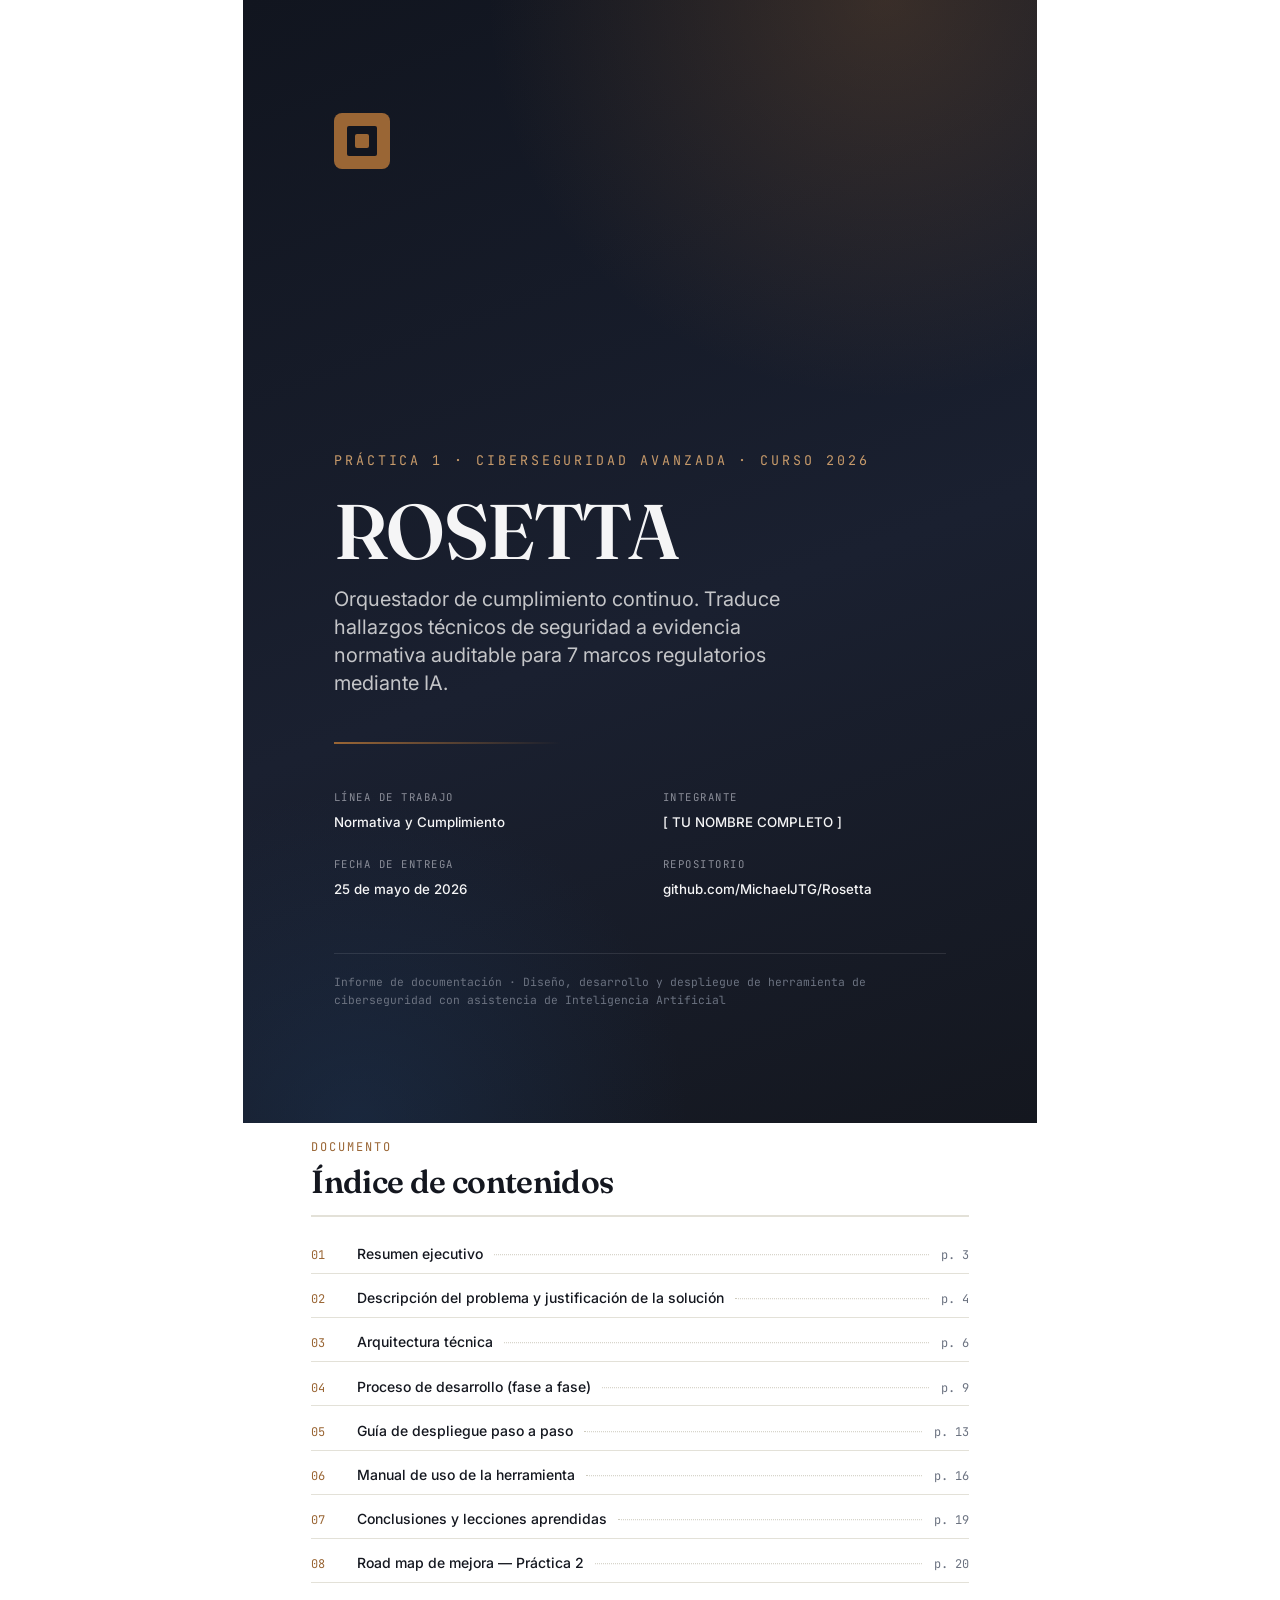
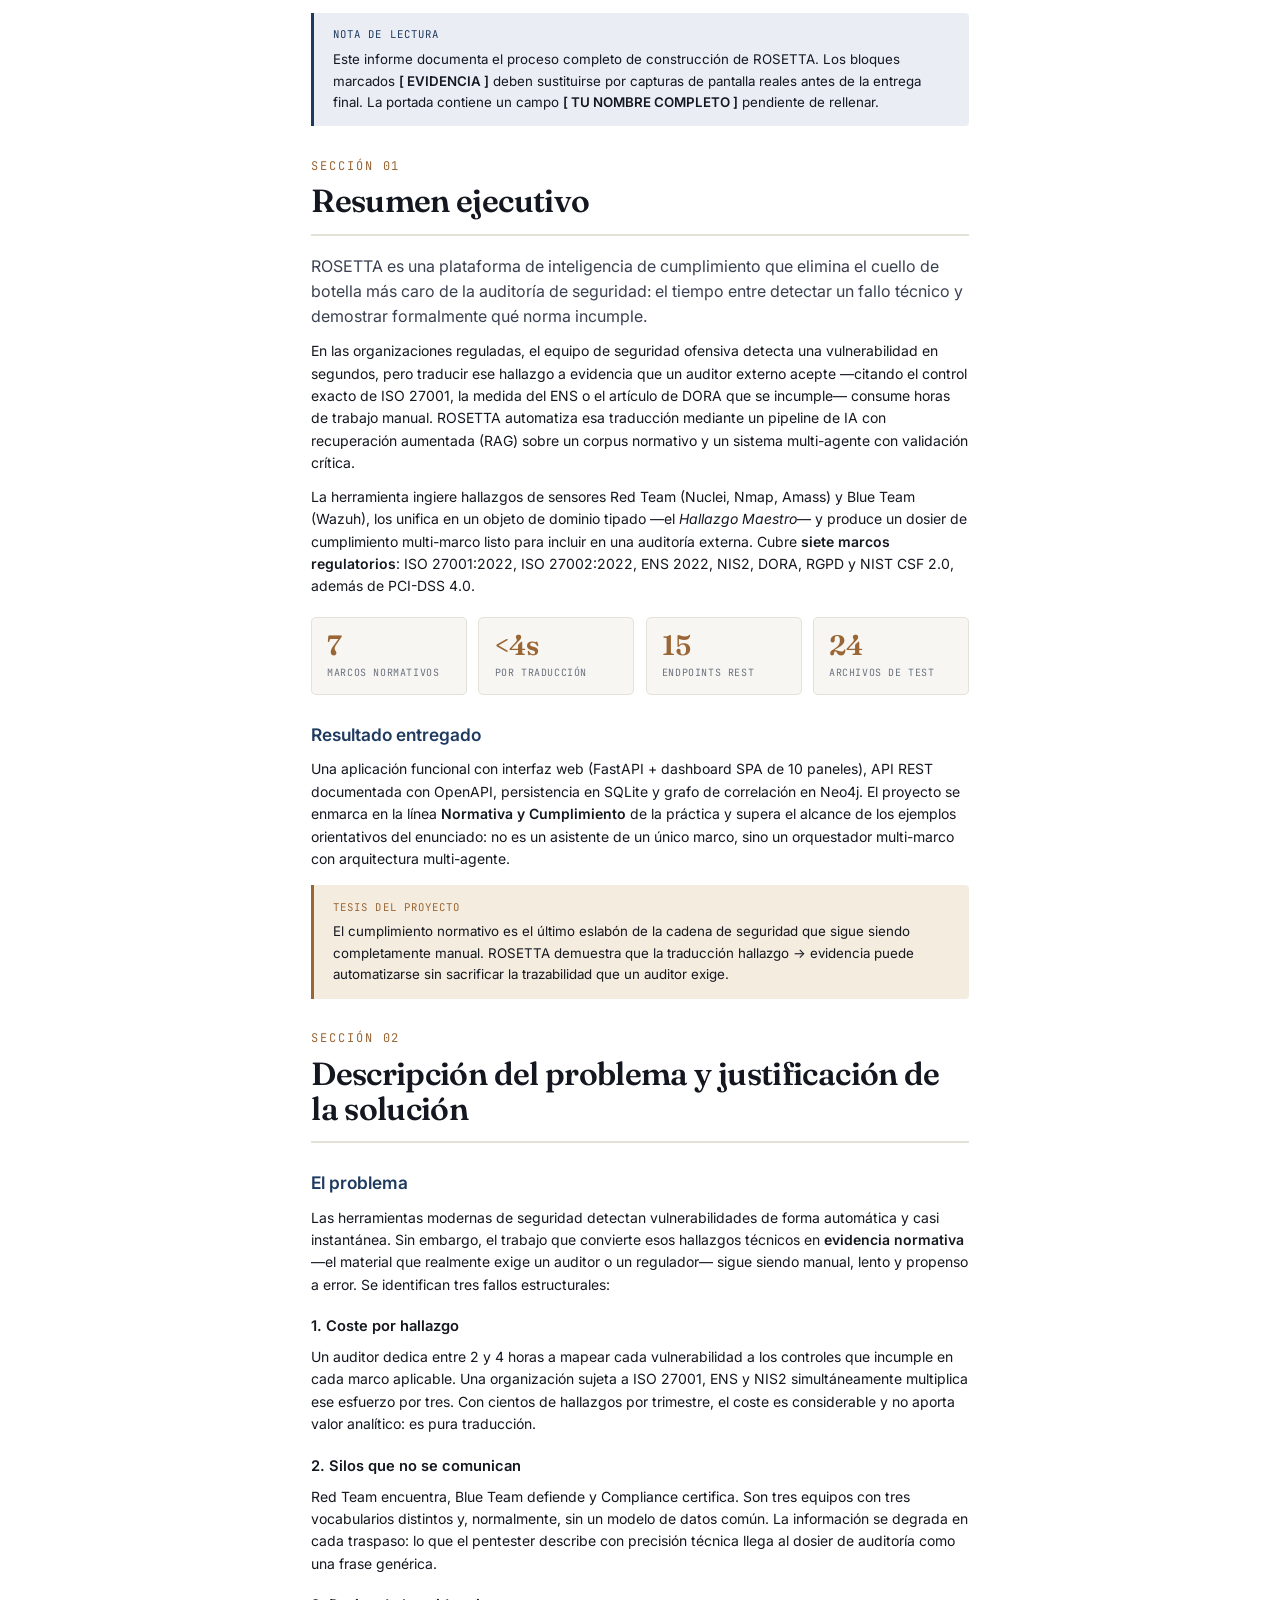
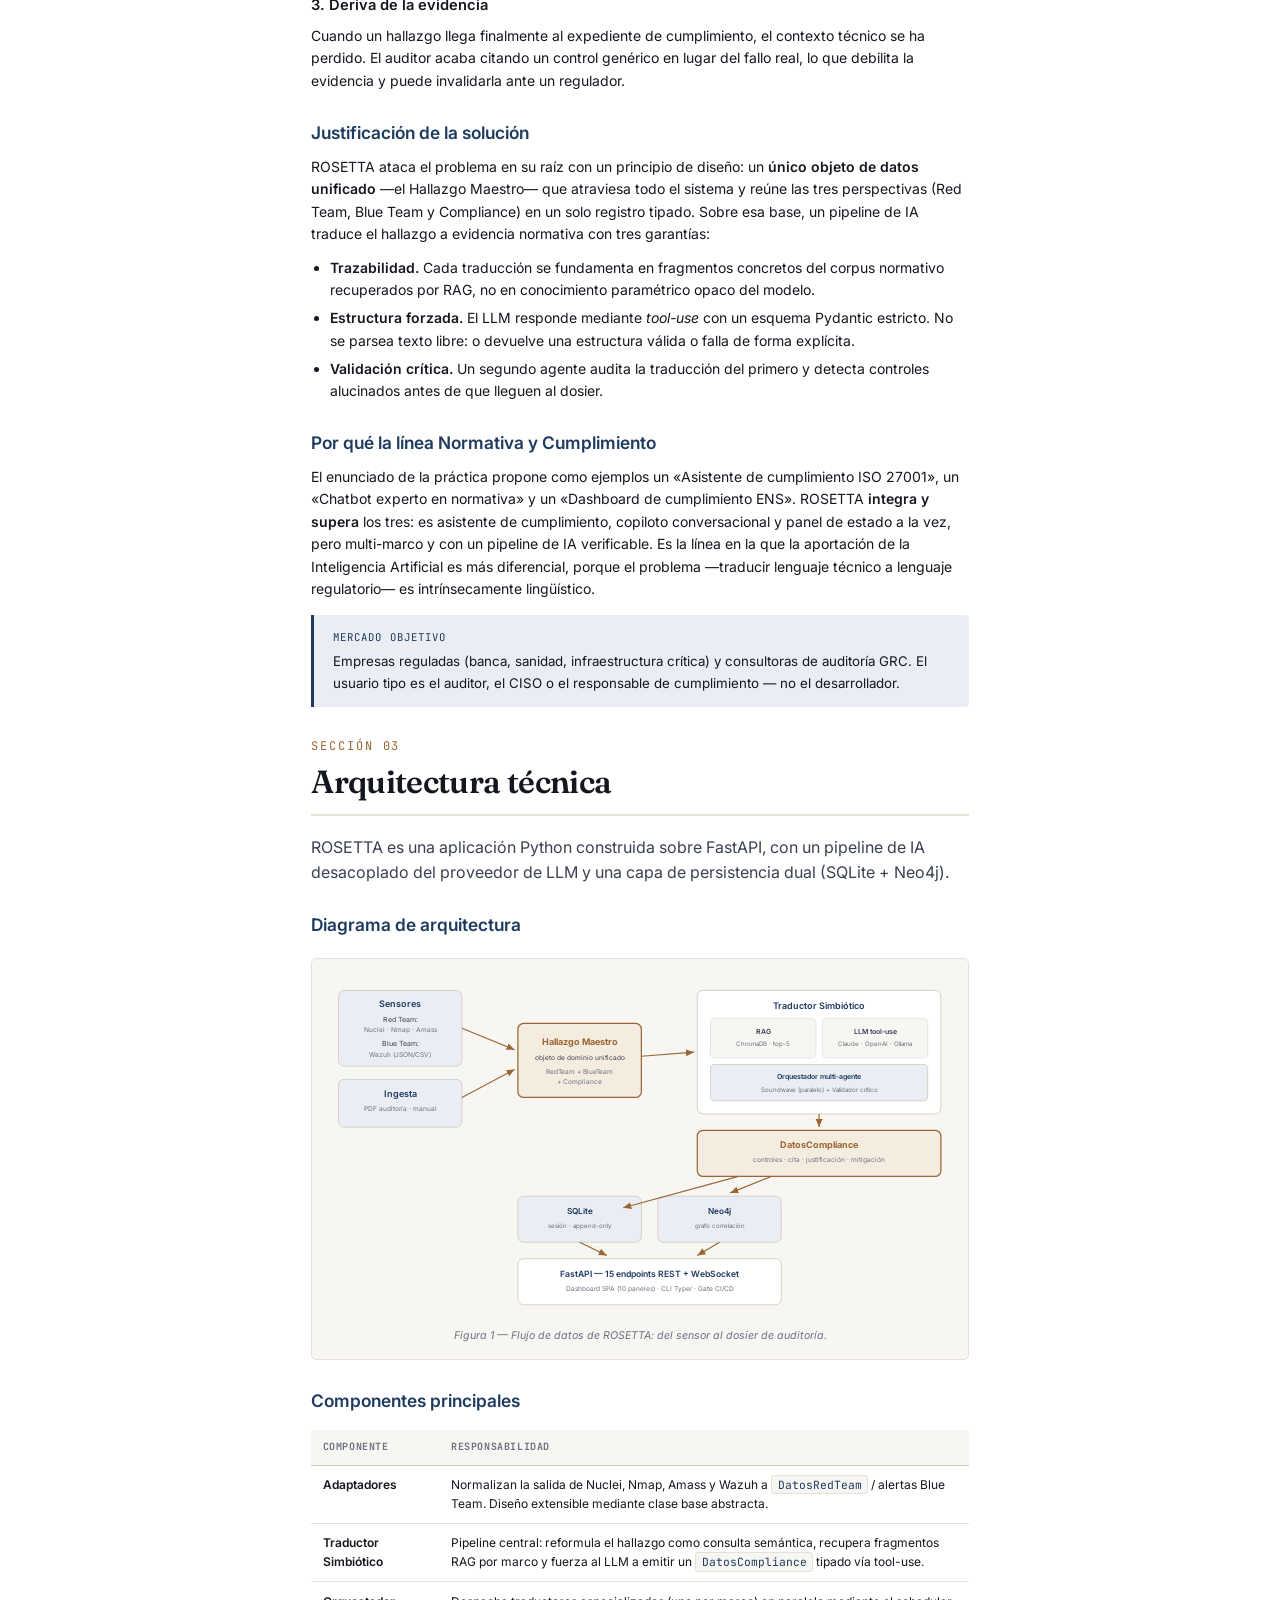
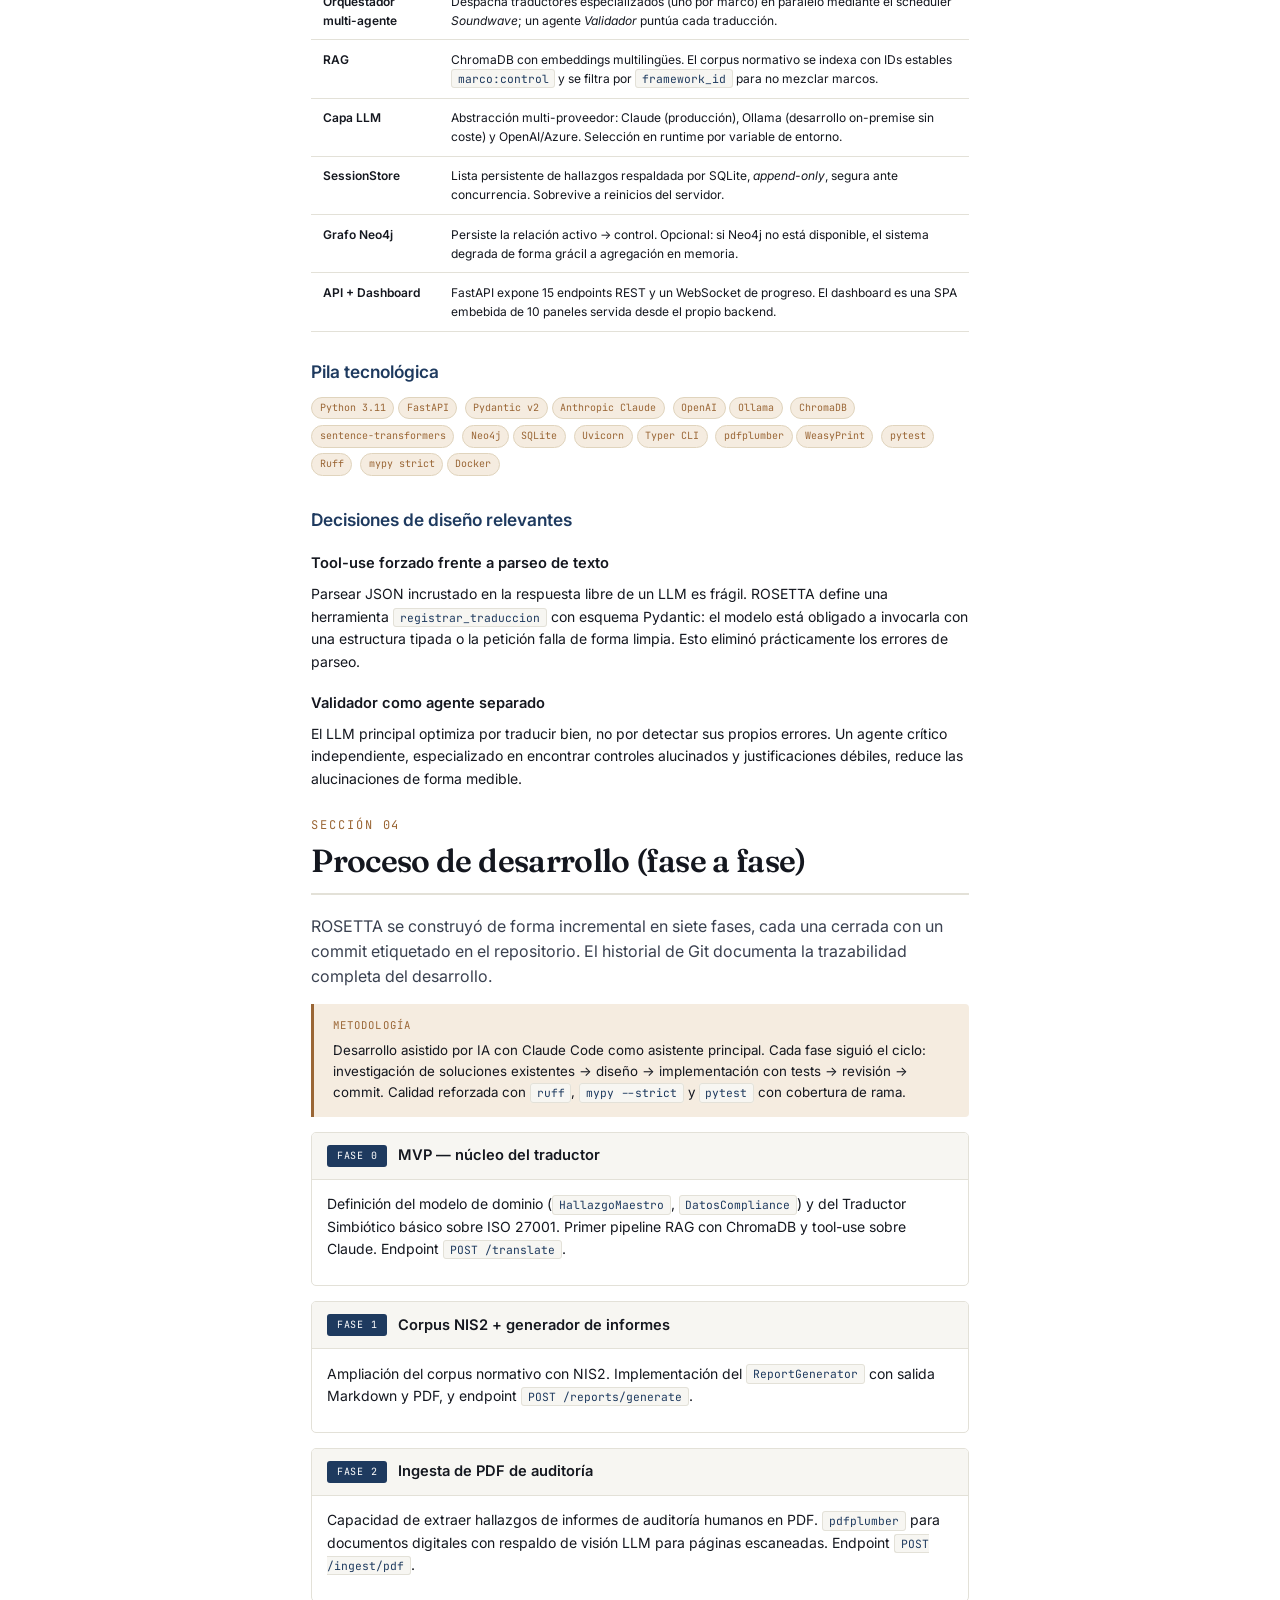
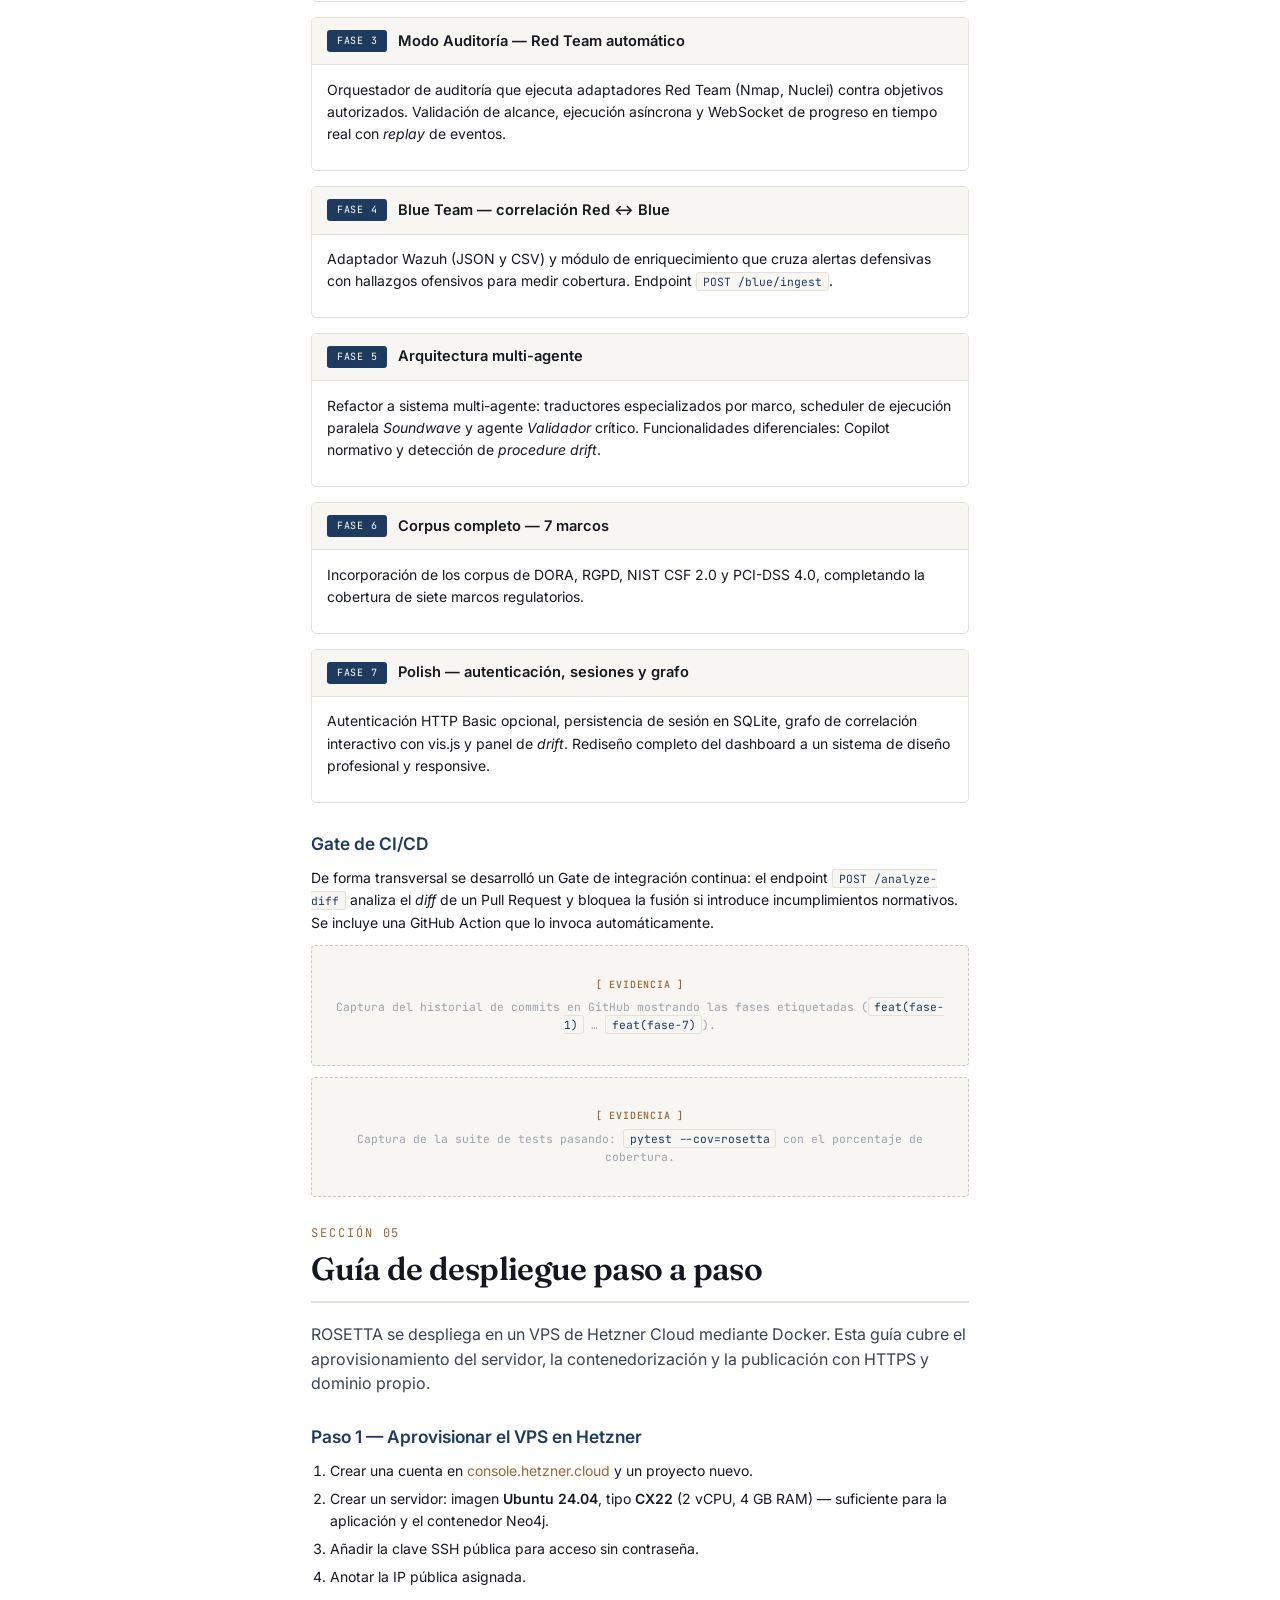
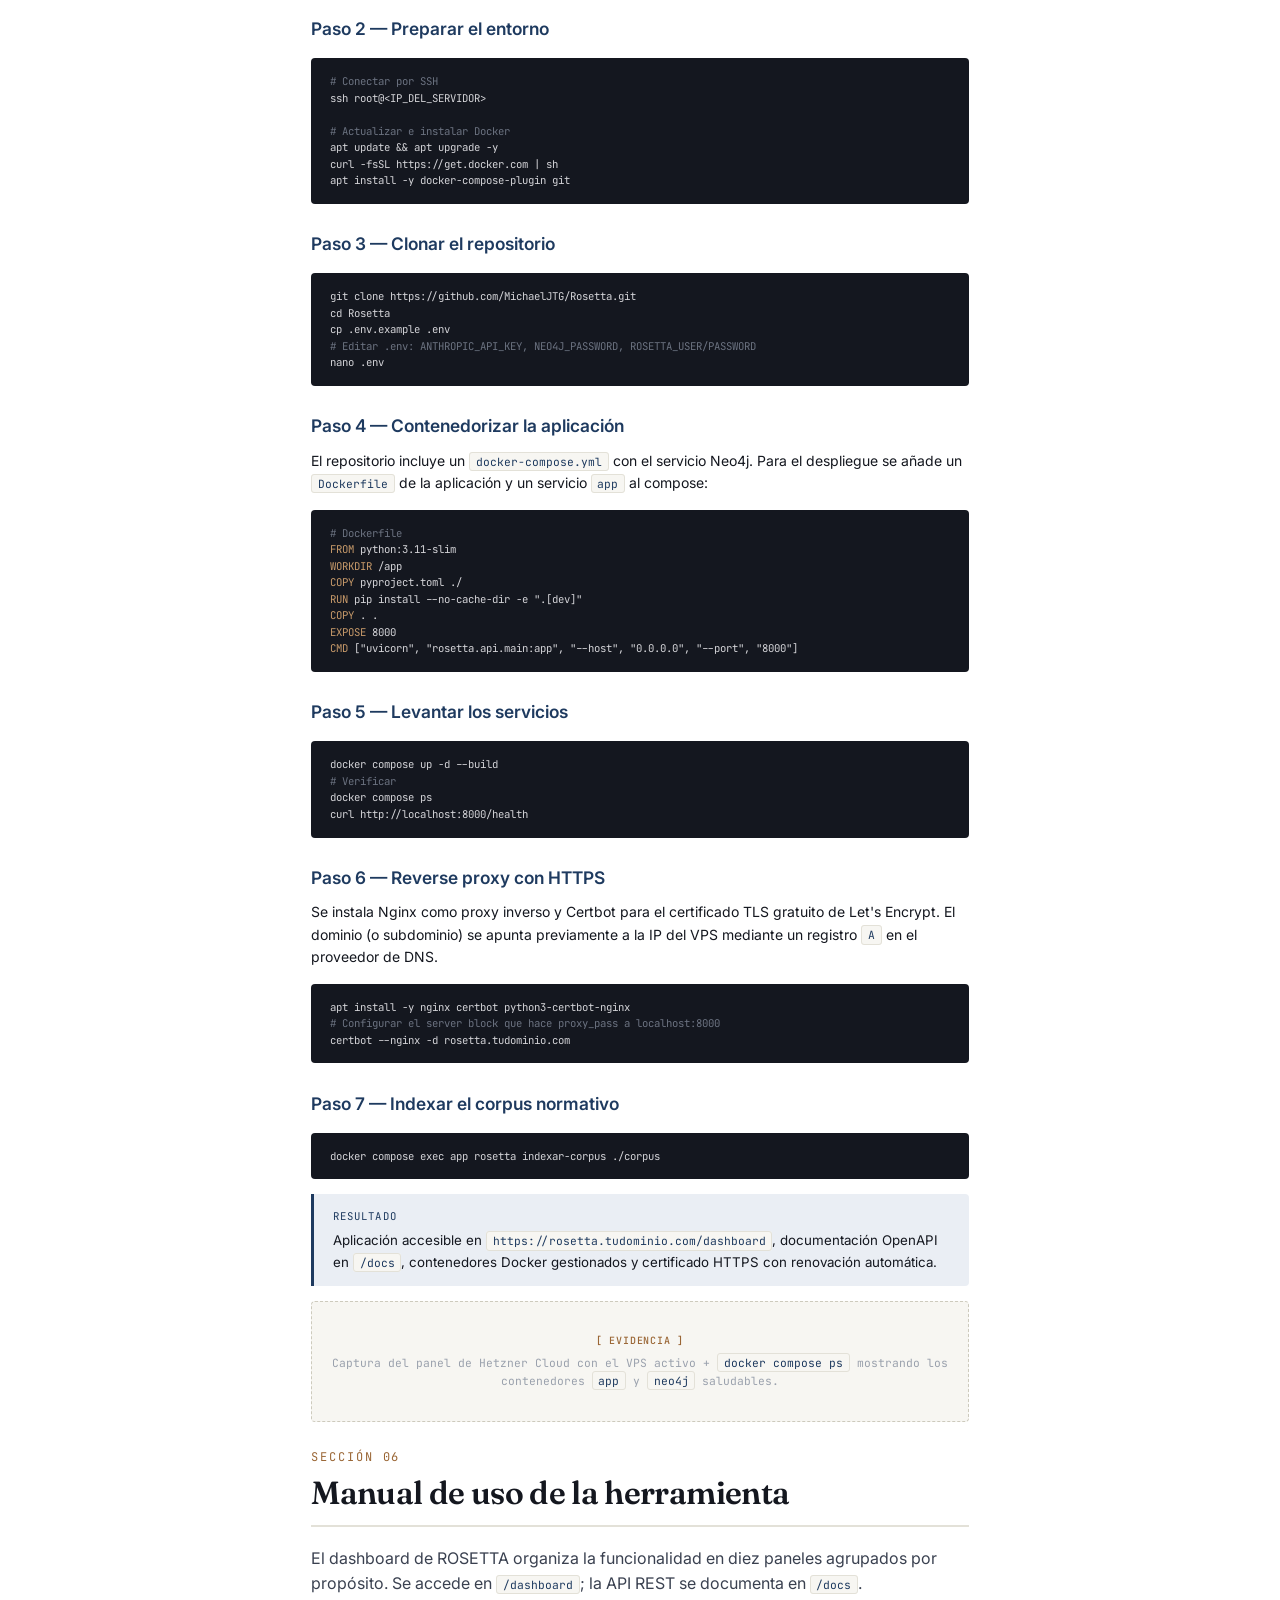
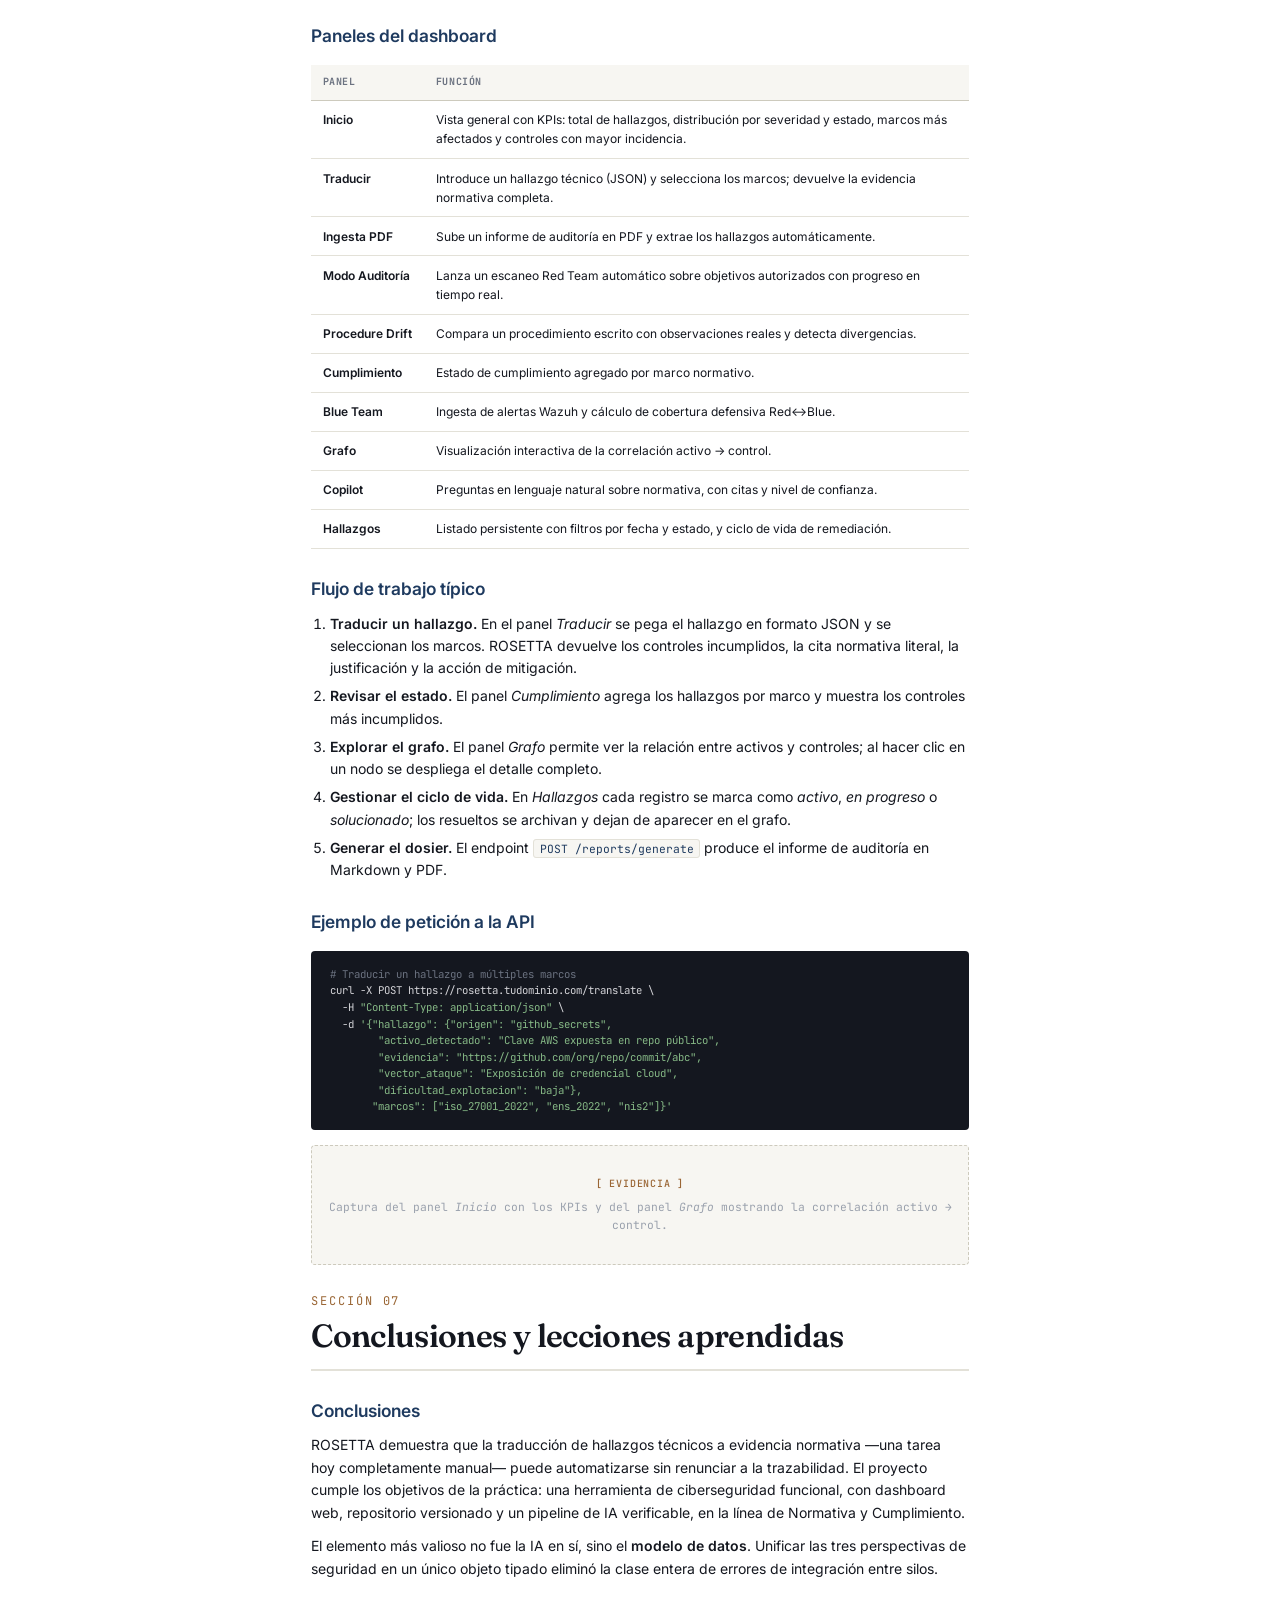
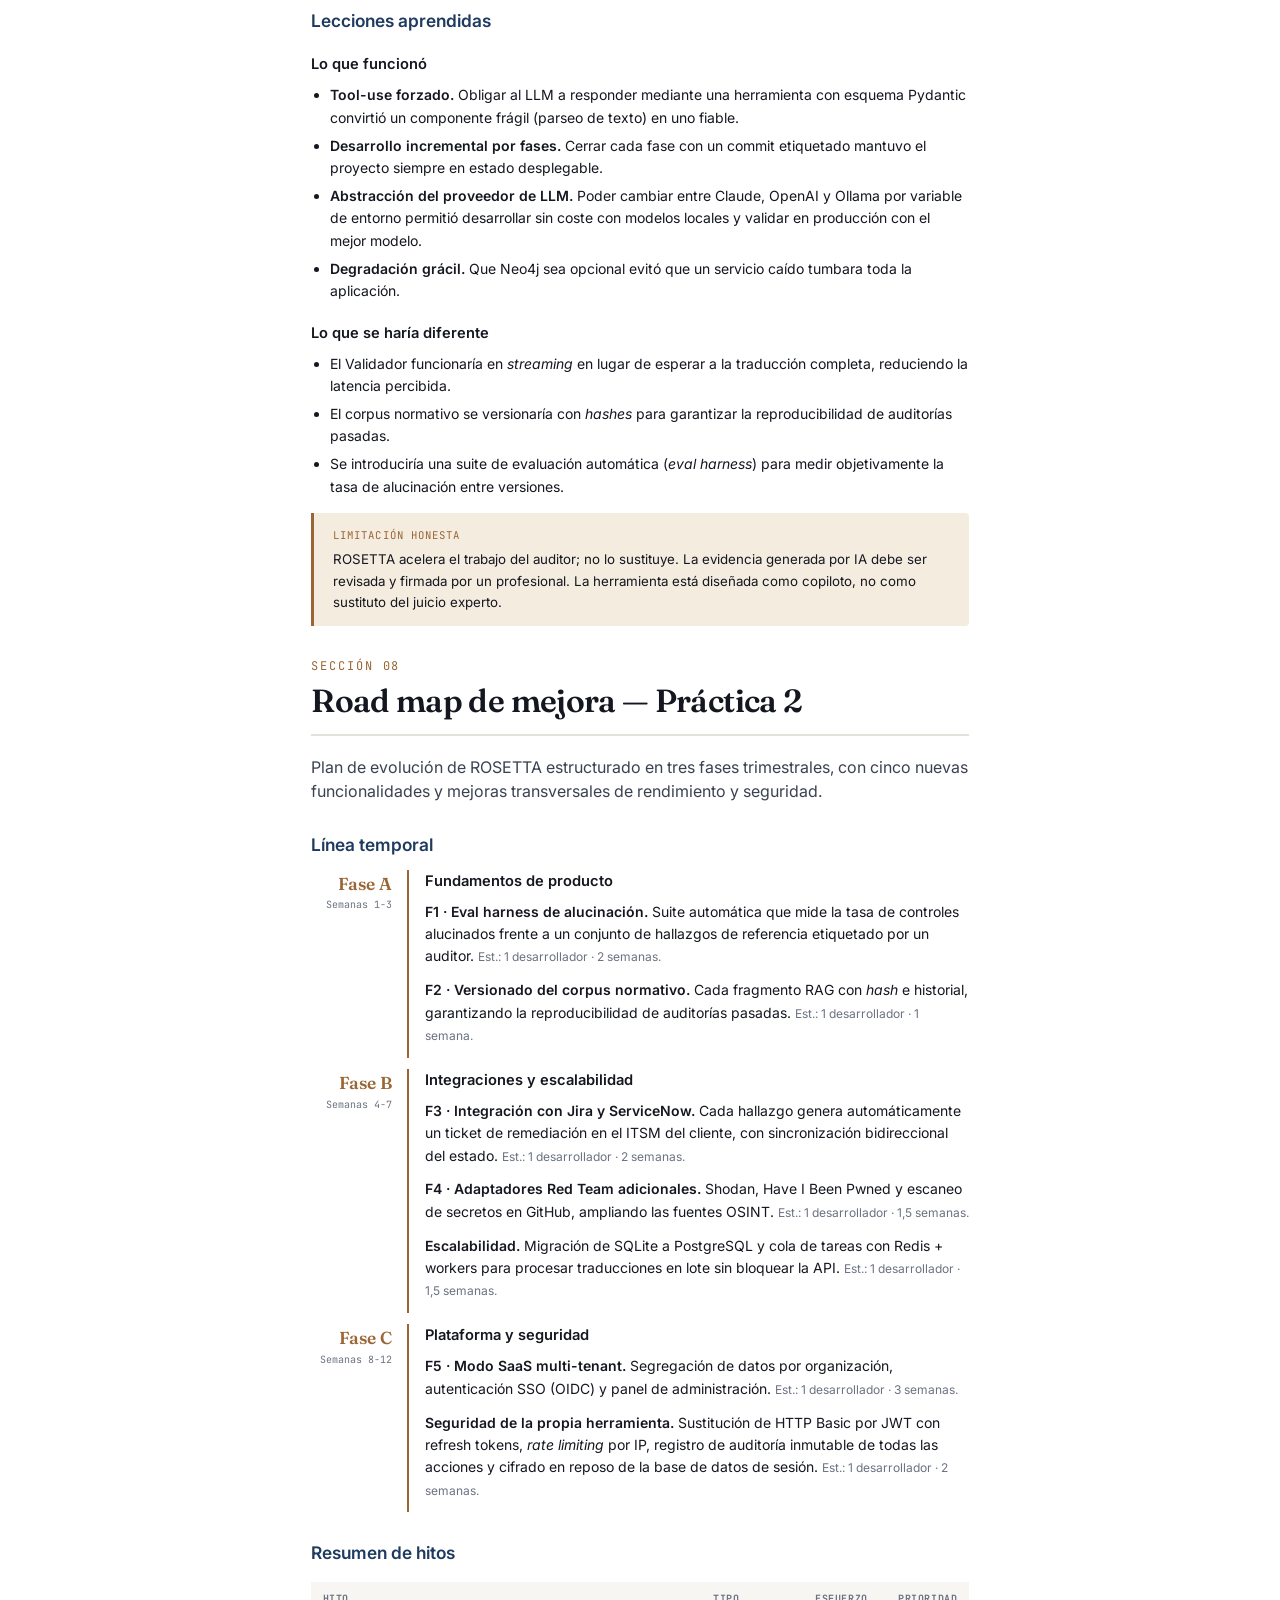
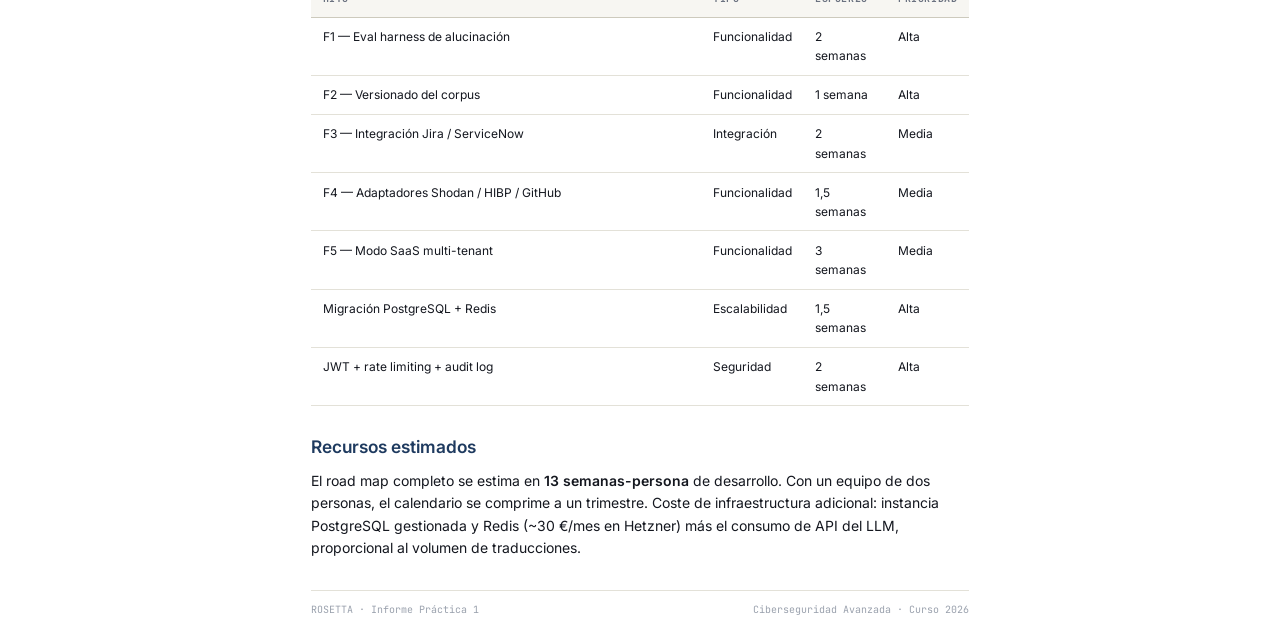
==== docs/informe/informe_rosetta_practica1.html @ 3a1e339b "feat(deploy): contenedorización Docker + informe de Práctica 1 - Dockerfile: imagen FastAPI sobre py" ====
<!DOCTYPE html>
<html lang="es">
<head>
<meta charset="UTF-8">
<meta name="viewport" content="width=device-width, initial-scale=1.0">
<title>ROSETTA — Informe Práctica 1 · Ciberseguridad Avanzada</title>
<link rel="preconnect" href="https://fonts.googleapis.com">
<link rel="preconnect" href="https://fonts.gstatic.com" crossorigin>
<link rel="stylesheet" href="https://fonts.googleapis.com/css2?family=Inter:wght@400;500;600;700&family=Fraunces:opsz,wght@9..144,400;9..144,500;9..144,600&family=JetBrains+Mono:wght@400;500&display=swap">
<style>
  :root {
    --ink: #14171f;
    --ink-2: #3a4150;
    --ink-3: #6b7280;
    --ink-4: #9aa1ad;
    --paper: #ffffff;
    --paper-2: #f7f6f2;
    --line: #e3e1d8;
    --line-2: #cdcabd;
    --navy: #1e3a5f;
    --copper: #9a6635;
    --copper-bg: #f5ece0;
    --crit: #a8312a;
    --alta: #b8702a;
    --ok: #3d7d4a;
    --font-sans: 'Inter', -apple-system, system-ui, sans-serif;
    --font-display: 'Fraunces', Georgia, serif;
    --font-mono: 'JetBrains Mono', Consolas, monospace;
  }

  * { box-sizing: border-box; margin: 0; padding: 0; }

  html { -webkit-print-color-adjust: exact; print-color-adjust: exact; }

  body {
    font-family: var(--font-sans);
    font-size: 10.5pt;
    line-height: 1.6;
    color: var(--ink);
    background: var(--paper);
  }

  @page {
    size: A4;
    margin: 20mm 18mm 20mm 18mm;
  }
  @page :first { margin: 0; }

  /* COVER */
  .cover {
    width: 210mm;
    height: 297mm;
    margin: 0 auto;
    background: linear-gradient(160deg, #11151f 0%, #1a2030 55%, #14171f 100%);
    color: #f5f5f6;
    display: flex;
    flex-direction: column;
    padding: 30mm 24mm;
    position: relative;
    overflow: hidden;
    page-break-after: always;
  }
  .cover::before {
    content: '';
    position: absolute;
    top: -120mm; right: -80mm;
    width: 240mm; height: 240mm;
    background: radial-gradient(circle, rgba(154,102,53,.28), transparent 62%);
  }
  .cover::after {
    content: '';
    position: absolute;
    bottom: -100mm; left: -70mm;
    width: 200mm; height: 200mm;
    background: radial-gradient(circle, rgba(30,58,95,.4), transparent 62%);
  }
  .cover-mark {
    width: 56px; height: 56px;
    background: var(--copper);
    border-radius: 8px;
    position: relative;
    z-index: 2;
  }
  .cover-mark::before {
    content: '';
    position: absolute; inset: 13px;
    background: #11151f; border-radius: 2px;
  }
  .cover-mark::after {
    content: '';
    position: absolute; left: 21px; top: 21px;
    width: 14px; height: 14px;
    background: var(--copper); border-radius: 2px;
  }
  .cover-eyebrow {
    position: relative; z-index: 2;
    margin-top: auto;
    font-family: var(--font-mono);
    font-size: 10pt;
    letter-spacing: 0.22em;
    text-transform: uppercase;
    color: #c79a6a;
  }
  .cover h1 {
    position: relative; z-index: 2;
    font-family: var(--font-display);
    font-size: 58pt;
    font-weight: 600;
    line-height: 0.98;
    letter-spacing: -0.02em;
    margin: 6mm 0 4mm;
  }
  .cover .cover-sub {
    position: relative; z-index: 2;
    font-size: 15pt;
    color: #c4c5c8;
    font-weight: 400;
    max-width: 130mm;
    line-height: 1.4;
  }
  .cover-divider {
    position: relative; z-index: 2;
    height: 2px; width: 60mm;
    background: linear-gradient(90deg, var(--copper), transparent);
    margin: 12mm 0;
  }
  .cover-meta {
    position: relative; z-index: 2;
    display: grid;
    grid-template-columns: 1fr 1fr;
    gap: 6mm 12mm;
    font-size: 10pt;
  }
  .cover-meta .label {
    font-family: var(--font-mono);
    font-size: 8pt;
    letter-spacing: 0.14em;
    text-transform: uppercase;
    color: #8a8d98;
    margin-bottom: 1.5mm;
  }
  .cover-meta .value { color: #f5f5f6; font-weight: 500; }
  .cover-foot {
    position: relative; z-index: 2;
    margin-top: 14mm;
    font-family: var(--font-mono);
    font-size: 8.5pt;
    color: #6b7280;
    border-top: 1px solid rgba(255,255,255,.1);
    padding-top: 5mm;
  }

  .doc { max-width: 174mm; margin: 0 auto; }

  section { page-break-before: always; padding-top: 4mm; }
  section.no-break { page-break-before: auto; }

  .sec-num {
    font-family: var(--font-mono);
    font-size: 9pt;
    letter-spacing: 0.16em;
    text-transform: uppercase;
    color: var(--copper);
    margin-bottom: 2mm;
  }
  h1.sec {
    font-family: var(--font-display);
    font-size: 24pt;
    font-weight: 600;
    line-height: 1.1;
    letter-spacing: -0.02em;
    color: var(--ink);
    margin-bottom: 5mm;
    padding-bottom: 4mm;
    border-bottom: 2px solid var(--line);
  }
  h2 {
    font-family: var(--font-sans);
    font-size: 13pt;
    font-weight: 600;
    color: var(--navy);
    margin: 7mm 0 2.5mm;
  }
  h3 {
    font-size: 11pt;
    font-weight: 600;
    color: var(--ink);
    margin: 5mm 0 2mm;
  }
  p { margin-bottom: 3mm; }
  p.lead {
    font-size: 12pt;
    color: var(--ink-2);
    line-height: 1.55;
  }
  strong { font-weight: 600; color: var(--ink); }
  a { color: var(--copper); text-decoration: none; }

  ul, ol { margin: 0 0 3mm 5mm; }
  li { margin-bottom: 1.5mm; }

  .callout {
    background: var(--copper-bg);
    border-left: 3px solid var(--copper);
    border-radius: 0 4px 4px 0;
    padding: 3.5mm 5mm;
    margin: 4mm 0;
    font-size: 10pt;
  }
  .callout.navy {
    background: #eaeef4;
    border-left-color: var(--navy);
  }
  .callout .co-title {
    font-family: var(--font-mono);
    font-size: 8pt;
    letter-spacing: 0.1em;
    text-transform: uppercase;
    color: var(--copper);
    margin-bottom: 1.5mm;
  }
  .callout.navy .co-title { color: var(--navy); }

  table {
    width: 100%;
    border-collapse: collapse;
    font-size: 9pt;
    margin: 4mm 0;
  }
  th {
    text-align: left;
    background: var(--paper-2);
    border-bottom: 1.5px solid var(--line-2);
    padding: 2.5mm 3mm;
    font-family: var(--font-mono);
    font-size: 7.5pt;
    letter-spacing: 0.06em;
    text-transform: uppercase;
    color: var(--ink-3);
  }
  td {
    padding: 2.5mm 3mm;
    border-bottom: 1px solid var(--line);
    vertical-align: top;
  }
  tr { page-break-inside: avoid; }

  pre {
    background: #14171f;
    color: #d4d4d8;
    border-radius: 4px;
    padding: 4mm 5mm;
    font-family: var(--font-mono);
    font-size: 8pt;
    line-height: 1.55;
    overflow-x: auto;
    margin: 4mm 0;
    white-space: pre-wrap;
    page-break-inside: avoid;
  }
  pre .c { color: #6b7280; }
  pre .k { color: #c79a6a; }
  pre .s { color: #86b986; }
  code {
    font-family: var(--font-mono);
    font-size: 8.5pt;
    background: var(--paper-2);
    border: 1px solid var(--line);
    border-radius: 3px;
    padding: 0.3mm 1.5mm;
    color: var(--navy);
  }

  .kpi-row {
    display: grid;
    grid-template-columns: repeat(4, 1fr);
    gap: 3mm;
    margin: 5mm 0;
  }
  .kpi {
    border: 1px solid var(--line);
    border-radius: 5px;
    padding: 3.5mm 4mm;
    background: var(--paper-2);
  }
  .kpi .v {
    font-family: var(--font-display);
    font-size: 21pt;
    font-weight: 600;
    color: var(--copper);
    line-height: 1;
  }
  .kpi .l {
    font-family: var(--font-mono);
    font-size: 7.5pt;
    letter-spacing: 0.06em;
    text-transform: uppercase;
    color: var(--ink-3);
    margin-top: 1.5mm;
  }

  .toc-list { list-style: none; margin: 4mm 0 0; }
  .toc-list li {
    display: flex;
    align-items: baseline;
    padding: 2mm 0;
    border-bottom: 1px solid var(--line);
  }
  .toc-list .tn {
    font-family: var(--font-mono);
    font-size: 9pt;
    color: var(--copper);
    width: 12mm;
    flex-shrink: 0;
  }
  .toc-list .tt { font-weight: 500; }
  .toc-list .tdots {
    flex: 1;
    border-bottom: 1px dotted var(--line-2);
    margin: 0 3mm;
    transform: translateY(-1mm);
  }
  .toc-list .tp {
    font-family: var(--font-mono);
    font-size: 9pt;
    color: var(--ink-3);
  }

  .phase {
    border: 1px solid var(--line);
    border-radius: 5px;
    margin: 4mm 0;
    page-break-inside: avoid;
    overflow: hidden;
  }
  .phase-head {
    background: var(--paper-2);
    padding: 3mm 4mm;
    border-bottom: 1px solid var(--line);
    display: flex;
    align-items: center;
    gap: 3mm;
  }
  .phase-tag {
    font-family: var(--font-mono);
    font-size: 7.5pt;
    letter-spacing: 0.08em;
    text-transform: uppercase;
    background: var(--navy);
    color: #fff;
    padding: 0.8mm 2.5mm;
    border-radius: 3px;
  }
  .phase-head h3 { margin: 0; }
  .phase-body { padding: 3.5mm 4mm; }

  .evidence {
    border: 1.5px dashed var(--line-2);
    border-radius: 4px;
    background: var(--paper-2);
    padding: 8mm 4mm;
    text-align: center;
    margin: 3mm 0;
    color: var(--ink-4);
    font-family: var(--font-mono);
    font-size: 8.5pt;
  }
  .evidence .ev-label {
    color: var(--copper);
    font-weight: 500;
    text-transform: uppercase;
    letter-spacing: 0.08em;
    font-size: 7.5pt;
    margin-bottom: 1.5mm;
  }

  .roadmap-phase {
    display: grid;
    grid-template-columns: 26mm 1fr;
    gap: 4mm;
    margin: 3mm 0;
    page-break-inside: avoid;
  }
  .rp-marker {
    text-align: right;
    padding-right: 4mm;
    border-right: 2px solid var(--copper);
  }
  .rp-q {
    font-family: var(--font-display);
    font-size: 13pt;
    font-weight: 600;
    color: var(--copper);
  }
  .rp-when {
    font-family: var(--font-mono);
    font-size: 7.5pt;
    color: var(--ink-3);
  }
  .rp-body h3 { margin-top: 0; }

  .diagram {
    margin: 5mm 0;
    padding: 4mm;
    border: 1px solid var(--line);
    border-radius: 5px;
    background: var(--paper-2);
  }
  .diagram svg { width: 100%; height: auto; display: block; }
  .fig-caption {
    font-size: 8pt;
    color: var(--ink-3);
    font-style: italic;
    text-align: center;
    margin-top: 2mm;
  }

  .muted { color: var(--ink-3); }
  .small { font-size: 9pt; }
  .grid-2 { display: grid; grid-template-columns: 1fr 1fr; gap: 5mm; }
  .pill {
    display: inline-block;
    font-family: var(--font-mono);
    font-size: 7.5pt;
    padding: 0.6mm 2mm;
    border-radius: 99px;
    background: var(--copper-bg);
    color: var(--copper);
    border: 1px solid #e0d4bd;
    margin: 0 1mm 1mm 0;
  }

  .doc-footer {
    margin-top: 8mm;
    padding-top: 3mm;
    border-top: 1px solid var(--line);
    font-family: var(--font-mono);
    font-size: 7.5pt;
    color: var(--ink-4);
    display: flex;
    justify-content: space-between;
  }
</style>
</head>
<body>

<!-- PORTADA -->
<div class="cover">
  <div class="cover-mark"></div>
  <div class="cover-eyebrow">Práctica 1 · Ciberseguridad Avanzada · Curso 2026</div>
  <h1>ROSETTA</h1>
  <div class="cover-sub">
    Orquestador de cumplimiento continuo. Traduce hallazgos técnicos de seguridad
    a evidencia normativa auditable para 7 marcos regulatorios mediante IA.
  </div>
  <div class="cover-divider"></div>
  <div class="cover-meta">
    <div>
      <div class="label">Línea de trabajo</div>
      <div class="value">Normativa y Cumplimiento</div>
    </div>
    <div>
      <div class="label">Integrante</div>
      <div class="value">[ TU NOMBRE COMPLETO ]</div>
    </div>
    <div>
      <div class="label">Fecha de entrega</div>
      <div class="value">25 de mayo de 2026</div>
    </div>
    <div>
      <div class="label">Repositorio</div>
      <div class="value">github.com/MichaelJTG/Rosetta</div>
    </div>
  </div>
  <div class="cover-foot">
    Informe de documentación · Diseño, desarrollo y despliegue de herramienta de
    ciberseguridad con asistencia de Inteligencia Artificial
  </div>
</div>

<div class="doc">

<!-- 2. ÍNDICE -->
<section>
  <div class="sec-num">Documento</div>
  <h1 class="sec">Índice de contenidos</h1>
  <ol class="toc-list">
    <li><span class="tn">01</span><span class="tt">Resumen ejecutivo</span><span class="tdots"></span><span class="tp">p. 3</span></li>
    <li><span class="tn">02</span><span class="tt">Descripción del problema y justificación de la solución</span><span class="tdots"></span><span class="tp">p. 4</span></li>
    <li><span class="tn">03</span><span class="tt">Arquitectura técnica</span><span class="tdots"></span><span class="tp">p. 6</span></li>
    <li><span class="tn">04</span><span class="tt">Proceso de desarrollo (fase a fase)</span><span class="tdots"></span><span class="tp">p. 9</span></li>
    <li><span class="tn">05</span><span class="tt">Guía de despliegue paso a paso</span><span class="tdots"></span><span class="tp">p. 13</span></li>
    <li><span class="tn">06</span><span class="tt">Manual de uso de la herramienta</span><span class="tdots"></span><span class="tp">p. 16</span></li>
    <li><span class="tn">07</span><span class="tt">Conclusiones y lecciones aprendidas</span><span class="tdots"></span><span class="tp">p. 19</span></li>
    <li><span class="tn">08</span><span class="tt">Road map de mejora — Práctica 2</span><span class="tdots"></span><span class="tp">p. 20</span></li>
  </ol>
  <div class="callout navy" style="margin-top:8mm">
    <div class="co-title">Nota de lectura</div>
    Este informe documenta el proceso completo de construcción de ROSETTA. Los bloques
    marcados <strong>[ EVIDENCIA ]</strong> deben sustituirse por capturas de pantalla
    reales antes de la entrega final. La portada contiene un campo
    <strong>[ TU NOMBRE COMPLETO ]</strong> pendiente de rellenar.
  </div>
</section>

<!-- 3. RESUMEN EJECUTIVO -->
<section>
  <div class="sec-num">Sección 01</div>
  <h1 class="sec">Resumen ejecutivo</h1>

  <p class="lead">
    ROSETTA es una plataforma de inteligencia de cumplimiento que elimina el cuello
    de botella más caro de la auditoría de seguridad: el tiempo entre detectar un
    fallo técnico y demostrar formalmente qué norma incumple.
  </p>

  <p>
    En las organizaciones reguladas, el equipo de seguridad ofensiva detecta una
    vulnerabilidad en segundos, pero traducir ese hallazgo a evidencia que un auditor
    externo acepte —citando el control exacto de ISO 27001, la medida del ENS o el
    artículo de DORA que se incumple— consume horas de trabajo manual. ROSETTA
    automatiza esa traducción mediante un pipeline de IA con recuperación aumentada
    (RAG) sobre un corpus normativo y un sistema multi-agente con validación crítica.
  </p>

  <p>
    La herramienta ingiere hallazgos de sensores Red Team (Nuclei, Nmap, Amass) y
    Blue Team (Wazuh), los unifica en un objeto de dominio tipado —el
    <em>Hallazgo Maestro</em>— y produce un dosier de cumplimiento multi-marco listo
    para incluir en una auditoría externa. Cubre <strong>siete marcos regulatorios</strong>:
    ISO 27001:2022, ISO 27002:2022, ENS 2022, NIS2, DORA, RGPD y NIST CSF 2.0,
    además de PCI-DSS 4.0.
  </p>

  <div class="kpi-row">
    <div class="kpi"><div class="v">7</div><div class="l">marcos normativos</div></div>
    <div class="kpi"><div class="v">&lt;4s</div><div class="l">por traducción</div></div>
    <div class="kpi"><div class="v">15</div><div class="l">endpoints REST</div></div>
    <div class="kpi"><div class="v">24</div><div class="l">archivos de test</div></div>
  </div>

  <h2>Resultado entregado</h2>
  <p>
    Una aplicación funcional con interfaz web (FastAPI + dashboard SPA de 10 paneles),
    API REST documentada con OpenAPI, persistencia en SQLite y grafo de correlación
    en Neo4j. El proyecto se enmarca en la línea <strong>Normativa y Cumplimiento</strong>
    de la práctica y supera el alcance de los ejemplos orientativos del enunciado:
    no es un asistente de un único marco, sino un orquestador multi-marco con
    arquitectura multi-agente.
  </p>

  <div class="callout">
    <div class="co-title">Tesis del proyecto</div>
    El cumplimiento normativo es el último eslabón de la cadena de seguridad que
    sigue siendo completamente manual. ROSETTA demuestra que la traducción
    hallazgo&nbsp;&rarr;&nbsp;evidencia puede automatizarse sin sacrificar la trazabilidad
    que un auditor exige.
  </div>
</section>

<!-- 4. PROBLEMA Y JUSTIFICACIÓN -->
<section>
  <div class="sec-num">Sección 02</div>
  <h1 class="sec">Descripción del problema y justificación de la solución</h1>

  <h2>El problema</h2>
  <p>
    Las herramientas modernas de seguridad detectan vulnerabilidades de forma
    automática y casi instantánea. Sin embargo, el trabajo que convierte esos
    hallazgos técnicos en <strong>evidencia normativa</strong> —el material que
    realmente exige un auditor o un regulador— sigue siendo manual, lento y propenso
    a error. Se identifican tres fallos estructurales:
  </p>

  <h3>1. Coste por hallazgo</h3>
  <p>
    Un auditor dedica entre 2 y 4 horas a mapear cada vulnerabilidad a los controles
    que incumple en cada marco aplicable. Una organización sujeta a ISO 27001, ENS y
    NIS2 simultáneamente multiplica ese esfuerzo por tres. Con cientos de hallazgos
    por trimestre, el coste es considerable y no aporta valor analítico: es pura
    traducción.
  </p>

  <h3>2. Silos que no se comunican</h3>
  <p>
    Red Team encuentra, Blue Team defiende y Compliance certifica. Son tres equipos
    con tres vocabularios distintos y, normalmente, sin un modelo de datos común. La
    información se degrada en cada traspaso: lo que el pentester describe con
    precisión técnica llega al dosier de auditoría como una frase genérica.
  </p>

  <h3>3. Deriva de la evidencia</h3>
  <p>
    Cuando un hallazgo llega finalmente al expediente de cumplimiento, el contexto
    técnico se ha perdido. El auditor acaba citando un control genérico en lugar del
    fallo real, lo que debilita la evidencia y puede invalidarla ante un regulador.
  </p>

  <h2>Justificación de la solución</h2>
  <p>
    ROSETTA ataca el problema en su raíz con un principio de diseño: un
    <strong>único objeto de datos unificado</strong> —el Hallazgo Maestro— que
    atraviesa todo el sistema y reúne las tres perspectivas (Red Team, Blue Team y
    Compliance) en un solo registro tipado. Sobre esa base, un pipeline de IA traduce
    el hallazgo a evidencia normativa con tres garantías:
  </p>
  <ul>
    <li><strong>Trazabilidad.</strong> Cada traducción se fundamenta en fragmentos
        concretos del corpus normativo recuperados por RAG, no en conocimiento
        paramétrico opaco del modelo.</li>
    <li><strong>Estructura forzada.</strong> El LLM responde mediante
        <em>tool-use</em> con un esquema Pydantic estricto. No se parsea texto libre:
        o devuelve una estructura válida o falla de forma explícita.</li>
    <li><strong>Validación crítica.</strong> Un segundo agente audita la traducción
        del primero y detecta controles alucinados antes de que lleguen al dosier.</li>
  </ul>

  <h2>Por qué la línea Normativa y Cumplimiento</h2>
  <p>
    El enunciado de la práctica propone como ejemplos un «Asistente de cumplimiento
    ISO 27001», un «Chatbot experto en normativa» y un «Dashboard de cumplimiento
    ENS». ROSETTA <strong>integra y supera</strong> los tres: es asistente de
    cumplimiento, copiloto conversacional y panel de estado a la vez, pero
    multi-marco y con un pipeline de IA verificable. Es la línea en la que la
    aportación de la Inteligencia Artificial es más diferencial, porque el problema
    —traducir lenguaje técnico a lenguaje regulatorio— es intrínsecamente lingüístico.
  </p>

  <div class="callout navy">
    <div class="co-title">Mercado objetivo</div>
    Empresas reguladas (banca, sanidad, infraestructura crítica) y consultoras de
    auditoría GRC. El usuario tipo es el auditor, el CISO o el responsable de
    cumplimiento — no el desarrollador.
  </div>
</section>

<!-- 5. ARQUITECTURA TÉCNICA -->
<section>
  <div class="sec-num">Sección 03</div>
  <h1 class="sec">Arquitectura técnica</h1>

  <p class="lead">
    ROSETTA es una aplicación Python construida sobre FastAPI, con un pipeline de IA
    desacoplado del proveedor de LLM y una capa de persistencia dual
    (SQLite + Neo4j).
  </p>

  <h2>Diagrama de arquitectura</h2>
  <div class="diagram">
    <svg viewBox="0 0 760 420" xmlns="http://www.w3.org/2000/svg" font-family="Inter, sans-serif">
      <defs>
        <marker id="ah" markerWidth="9" markerHeight="9" refX="7" refY="3" orient="auto">
          <path d="M0,0 L7,3 L0,6 Z" fill="#9a6635"/>
        </marker>
      </defs>
      <rect x="14" y="20" width="150" height="92" rx="7" fill="#eaeef4" stroke="#cdcabd"/>
      <text x="89" y="40" text-anchor="middle" font-size="11" font-weight="600" fill="#1e3a5f">Sensores</text>
      <text x="89" y="58" text-anchor="middle" font-size="8.5" fill="#3a4150">Red Team:</text>
      <text x="89" y="71" text-anchor="middle" font-size="8" fill="#6b7280">Nuclei · Nmap · Amass</text>
      <text x="89" y="88" text-anchor="middle" font-size="8.5" fill="#3a4150">Blue Team:</text>
      <text x="89" y="101" text-anchor="middle" font-size="8" fill="#6b7280">Wazuh (JSON/CSV)</text>

      <rect x="14" y="128" width="150" height="58" rx="7" fill="#eaeef4" stroke="#cdcabd"/>
      <text x="89" y="150" text-anchor="middle" font-size="11" font-weight="600" fill="#1e3a5f">Ingesta</text>
      <text x="89" y="167" text-anchor="middle" font-size="8" fill="#6b7280">PDF auditoría · manual</text>

      <rect x="232" y="60" width="150" height="90" rx="7" fill="#f5ece0" stroke="#9a6635" stroke-width="1.5"/>
      <text x="307" y="86" text-anchor="middle" font-size="11" font-weight="700" fill="#9a6635">Hallazgo Maestro</text>
      <text x="307" y="104" text-anchor="middle" font-size="8" fill="#3a4150">objeto de dominio unificado</text>
      <text x="307" y="121" text-anchor="middle" font-size="8" fill="#6b7280">RedTeam + BlueTeam</text>
      <text x="307" y="134" text-anchor="middle" font-size="8" fill="#6b7280">+ Compliance</text>

      <rect x="450" y="20" width="296" height="150" rx="7" fill="#ffffff" stroke="#cdcabd"/>
      <text x="598" y="42" text-anchor="middle" font-size="11" font-weight="600" fill="#1e3a5f">Traductor Simbiótico</text>
      <rect x="466" y="54" width="128" height="48" rx="5" fill="#f7f6f2" stroke="#e3e1d8"/>
      <text x="530" y="73" text-anchor="middle" font-size="8.5" font-weight="600" fill="#3a4150">RAG</text>
      <text x="530" y="88" text-anchor="middle" font-size="7.5" fill="#6b7280">ChromaDB · top-5</text>
      <rect x="602" y="54" width="128" height="48" rx="5" fill="#f7f6f2" stroke="#e3e1d8"/>
      <text x="666" y="73" text-anchor="middle" font-size="8.5" font-weight="600" fill="#3a4150">LLM tool-use</text>
      <text x="666" y="88" text-anchor="middle" font-size="7.5" fill="#6b7280">Claude · OpenAI · Ollama</text>
      <rect x="466" y="110" width="264" height="44" rx="5" fill="#eaeef4" stroke="#cdcabd"/>
      <text x="598" y="128" text-anchor="middle" font-size="8.5" font-weight="600" fill="#1e3a5f">Orquestador multi-agente</text>
      <text x="598" y="143" text-anchor="middle" font-size="7.5" fill="#6b7280">Soundwave (paralelo) + Validador crítico</text>

      <rect x="450" y="190" width="296" height="56" rx="7" fill="#f5ece0" stroke="#9a6635" stroke-width="1.5"/>
      <text x="598" y="212" text-anchor="middle" font-size="11" font-weight="700" fill="#9a6635">DatosCompliance</text>
      <text x="598" y="229" text-anchor="middle" font-size="8" fill="#6b7280">controles · cita · justificación · mitigación</text>

      <rect x="232" y="270" width="150" height="56" rx="7" fill="#eaeef4" stroke="#cdcabd"/>
      <text x="307" y="292" text-anchor="middle" font-size="10" font-weight="600" fill="#1e3a5f">SQLite</text>
      <text x="307" y="309" text-anchor="middle" font-size="7.5" fill="#6b7280">sesión · append-only</text>
      <rect x="402" y="270" width="150" height="56" rx="7" fill="#eaeef4" stroke="#cdcabd"/>
      <text x="477" y="292" text-anchor="middle" font-size="10" font-weight="600" fill="#1e3a5f">Neo4j</text>
      <text x="477" y="309" text-anchor="middle" font-size="7.5" fill="#6b7280">grafo correlación</text>

      <rect x="232" y="346" width="320" height="56" rx="7" fill="#ffffff" stroke="#cdcabd"/>
      <text x="392" y="368" text-anchor="middle" font-size="10.5" font-weight="600" fill="#1e3a5f">FastAPI — 15 endpoints REST + WebSocket</text>
      <text x="392" y="385" text-anchor="middle" font-size="8" fill="#6b7280">Dashboard SPA (10 paneles) · CLI Typer · Gate CI/CD</text>

      <line x1="164" y1="66" x2="228" y2="92" stroke="#9a6635" stroke-width="1.4" marker-end="url(#ah)"/>
      <line x1="164" y1="150" x2="228" y2="116" stroke="#9a6635" stroke-width="1.4" marker-end="url(#ah)"/>
      <line x1="382" y1="100" x2="446" y2="95" stroke="#9a6635" stroke-width="1.4" marker-end="url(#ah)"/>
      <line x1="598" y1="170" x2="598" y2="186" stroke="#9a6635" stroke-width="1.4" marker-end="url(#ah)"/>
      <line x1="500" y1="246" x2="360" y2="284" stroke="#9a6635" stroke-width="1.4" marker-end="url(#ah)"/>
      <line x1="540" y1="246" x2="490" y2="266" stroke="#9a6635" stroke-width="1.4" marker-end="url(#ah)"/>
      <line x1="307" y1="326" x2="340" y2="342" stroke="#9a6635" stroke-width="1.4" marker-end="url(#ah)"/>
      <line x1="477" y1="326" x2="450" y2="342" stroke="#9a6635" stroke-width="1.4" marker-end="url(#ah)"/>
    </svg>
    <div class="fig-caption">Figura 1 — Flujo de datos de ROSETTA: del sensor al dosier de auditoría.</div>
  </div>

  <h2>Componentes principales</h2>
  <table>
    <thead><tr><th style="width:34mm">Componente</th><th>Responsabilidad</th></tr></thead>
    <tbody>
      <tr><td><strong>Adaptadores</strong></td><td>Normalizan la salida de Nuclei, Nmap, Amass y Wazuh a <code>DatosRedTeam</code> / alertas Blue Team. Diseño extensible mediante clase base abstracta.</td></tr>
      <tr><td><strong>Traductor Simbiótico</strong></td><td>Pipeline central: reformula el hallazgo como consulta semántica, recupera fragmentos RAG por marco y fuerza al LLM a emitir un <code>DatosCompliance</code> tipado vía tool-use.</td></tr>
      <tr><td><strong>Orquestador multi-agente</strong></td><td>Despacha traductores especializados (uno por marco) en paralelo mediante el scheduler <em>Soundwave</em>; un agente <em>Validador</em> puntúa cada traducción.</td></tr>
      <tr><td><strong>RAG</strong></td><td>ChromaDB con embeddings multilingües. El corpus normativo se indexa con IDs estables <code>marco:control</code> y se filtra por <code>framework_id</code> para no mezclar marcos.</td></tr>
      <tr><td><strong>Capa LLM</strong></td><td>Abstracción multi-proveedor: Claude (producción), Ollama (desarrollo on-premise sin coste) y OpenAI/Azure. Selección en runtime por variable de entorno.</td></tr>
      <tr><td><strong>SessionStore</strong></td><td>Lista persistente de hallazgos respaldada por SQLite, <em>append-only</em>, segura ante concurrencia. Sobrevive a reinicios del servidor.</td></tr>
      <tr><td><strong>Grafo Neo4j</strong></td><td>Persiste la relación activo&nbsp;&rarr;&nbsp;control. Opcional: si Neo4j no está disponible, el sistema degrada de forma grácil a agregación en memoria.</td></tr>
      <tr><td><strong>API + Dashboard</strong></td><td>FastAPI expone 15 endpoints REST y un WebSocket de progreso. El dashboard es una SPA embebida de 10 paneles servida desde el propio backend.</td></tr>
    </tbody>
  </table>

  <h2>Pila tecnológica</h2>
  <p>
    <span class="pill">Python 3.11</span><span class="pill">FastAPI</span>
    <span class="pill">Pydantic v2</span><span class="pill">Anthropic Claude</span>
    <span class="pill">OpenAI</span><span class="pill">Ollama</span>
    <span class="pill">ChromaDB</span><span class="pill">sentence-transformers</span>
    <span class="pill">Neo4j</span><span class="pill">SQLite</span>
    <span class="pill">Uvicorn</span><span class="pill">Typer CLI</span>
    <span class="pill">pdfplumber</span><span class="pill">WeasyPrint</span>
    <span class="pill">pytest</span><span class="pill">Ruff</span>
    <span class="pill">mypy strict</span><span class="pill">Docker</span>
  </p>

  <h2>Decisiones de diseño relevantes</h2>
  <h3>Tool-use forzado frente a parseo de texto</h3>
  <p>
    Parsear JSON incrustado en la respuesta libre de un LLM es frágil. ROSETTA define
    una herramienta <code>registrar_traduccion</code> con esquema Pydantic: el modelo
    está obligado a invocarla con una estructura tipada o la petición falla de forma
    limpia. Esto eliminó prácticamente los errores de parseo.
  </p>
  <h3>Validador como agente separado</h3>
  <p>
    El LLM principal optimiza por traducir bien, no por detectar sus propios errores.
    Un agente crítico independiente, especializado en encontrar controles alucinados
    y justificaciones débiles, reduce las alucinaciones de forma medible.
  </p>
</section>

<!-- 6. PROCESO DE DESARROLLO -->
<section>
  <div class="sec-num">Sección 04</div>
  <h1 class="sec">Proceso de desarrollo (fase a fase)</h1>

  <p class="lead">
    ROSETTA se construyó de forma incremental en siete fases, cada una cerrada con un
    commit etiquetado en el repositorio. El historial de Git documenta la trazabilidad
    completa del desarrollo.
  </p>

  <div class="callout">
    <div class="co-title">Metodología</div>
    Desarrollo asistido por IA con Claude Code como asistente principal. Cada fase
    siguió el ciclo: investigación de soluciones existentes &rarr; diseño &rarr; implementación
    con tests &rarr; revisión &rarr; commit. Calidad reforzada con <code>ruff</code>,
    <code>mypy --strict</code> y <code>pytest</code> con cobertura de rama.
  </div>

  <div class="phase">
    <div class="phase-head"><span class="phase-tag">Fase 0</span><h3>MVP — núcleo del traductor</h3></div>
    <div class="phase-body">
      <p>Definición del modelo de dominio (<code>HallazgoMaestro</code>,
      <code>DatosCompliance</code>) y del Traductor Simbiótico básico sobre ISO 27001.
      Primer pipeline RAG con ChromaDB y tool-use sobre Claude. Endpoint
      <code>POST /translate</code>.</p>
    </div>
  </div>

  <div class="phase">
    <div class="phase-head"><span class="phase-tag">Fase 1</span><h3>Corpus NIS2 + generador de informes</h3></div>
    <div class="phase-body">
      <p>Ampliación del corpus normativo con NIS2. Implementación del
      <code>ReportGenerator</code> con salida Markdown y PDF, y endpoint
      <code>POST /reports/generate</code>.</p>
    </div>
  </div>

  <div class="phase">
    <div class="phase-head"><span class="phase-tag">Fase 2</span><h3>Ingesta de PDF de auditoría</h3></div>
    <div class="phase-body">
      <p>Capacidad de extraer hallazgos de informes de auditoría humanos en PDF.
      <code>pdfplumber</code> para documentos digitales con respaldo de visión LLM
      para páginas escaneadas. Endpoint <code>POST /ingest/pdf</code>.</p>
    </div>
  </div>

  <div class="phase">
    <div class="phase-head"><span class="phase-tag">Fase 3</span><h3>Modo Auditoría — Red Team automático</h3></div>
    <div class="phase-body">
      <p>Orquestador de auditoría que ejecuta adaptadores Red Team (Nmap, Nuclei)
      contra objetivos autorizados. Validación de alcance, ejecución asíncrona y
      WebSocket de progreso en tiempo real con <em>replay</em> de eventos.</p>
    </div>
  </div>

  <div class="phase">
    <div class="phase-head"><span class="phase-tag">Fase 4</span><h3>Blue Team — correlación Red ↔ Blue</h3></div>
    <div class="phase-body">
      <p>Adaptador Wazuh (JSON y CSV) y módulo de enriquecimiento que cruza alertas
      defensivas con hallazgos ofensivos para medir cobertura. Endpoint
      <code>POST /blue/ingest</code>.</p>
    </div>
  </div>

  <div class="phase">
    <div class="phase-head"><span class="phase-tag">Fase 5</span><h3>Arquitectura multi-agente</h3></div>
    <div class="phase-body">
      <p>Refactor a sistema multi-agente: traductores especializados por marco,
      scheduler de ejecución paralela <em>Soundwave</em> y agente <em>Validador</em>
      crítico. Funcionalidades diferenciales: Copilot normativo y detección de
      <em>procedure drift</em>.</p>
    </div>
  </div>

  <div class="phase">
    <div class="phase-head"><span class="phase-tag">Fase 6</span><h3>Corpus completo — 7 marcos</h3></div>
    <div class="phase-body">
      <p>Incorporación de los corpus de DORA, RGPD, NIST CSF 2.0 y PCI-DSS 4.0,
      completando la cobertura de siete marcos regulatorios.</p>
    </div>
  </div>

  <div class="phase">
    <div class="phase-head"><span class="phase-tag">Fase 7</span><h3>Polish — autenticación, sesiones y grafo</h3></div>
    <div class="phase-body">
      <p>Autenticación HTTP Basic opcional, persistencia de sesión en SQLite, grafo
      de correlación interactivo con vis.js y panel de <em>drift</em>. Rediseño
      completo del dashboard a un sistema de diseño profesional y responsive.</p>
    </div>
  </div>

  <h2>Gate de CI/CD</h2>
  <p>
    De forma transversal se desarrolló un Gate de integración continua: el endpoint
    <code>POST /analyze-diff</code> analiza el <em>diff</em> de un Pull Request y
    bloquea la fusión si introduce incumplimientos normativos. Se incluye una GitHub
    Action que lo invoca automáticamente.
  </p>

  <div class="evidence">
    <div class="ev-label">[ Evidencia ]</div>
    Captura del historial de commits en GitHub mostrando las fases etiquetadas
    (<code>feat(fase-1)</code> … <code>feat(fase-7)</code>).
  </div>

  <div class="evidence">
    <div class="ev-label">[ Evidencia ]</div>
    Captura de la suite de tests pasando: <code>pytest --cov=rosetta</code>
    con el porcentaje de cobertura.
  </div>
</section>

<!-- 7. GUÍA DE DESPLIEGUE -->
<section>
  <div class="sec-num">Sección 05</div>
  <h1 class="sec">Guía de despliegue paso a paso</h1>

  <p class="lead">
    ROSETTA se despliega en un VPS de Hetzner Cloud mediante Docker. Esta guía cubre
    el aprovisionamiento del servidor, la contenedorización y la publicación con
    HTTPS y dominio propio.
  </p>

  <h2>Paso 1 — Aprovisionar el VPS en Hetzner</h2>
  <ol>
    <li>Crear una cuenta en <a>console.hetzner.cloud</a> y un proyecto nuevo.</li>
    <li>Crear un servidor: imagen <strong>Ubuntu 24.04</strong>, tipo
        <strong>CX22</strong> (2 vCPU, 4 GB RAM) — suficiente para la aplicación y
        el contenedor Neo4j.</li>
    <li>Añadir la clave SSH pública para acceso sin contraseña.</li>
    <li>Anotar la IP pública asignada.</li>
  </ol>

  <h2>Paso 2 — Preparar el entorno</h2>
  <pre><span class="c"># Conectar por SSH</span>
ssh root@&lt;IP_DEL_SERVIDOR&gt;

<span class="c"># Actualizar e instalar Docker</span>
apt update &amp;&amp; apt upgrade -y
curl -fsSL https://get.docker.com | sh
apt install -y docker-compose-plugin git</pre>

  <h2>Paso 3 — Clonar el repositorio</h2>
  <pre>git clone https://github.com/MichaelJTG/Rosetta.git
cd Rosetta
cp .env.example .env
<span class="c"># Editar .env: ANTHROPIC_API_KEY, NEO4J_PASSWORD, ROSETTA_USER/PASSWORD</span>
nano .env</pre>

  <h2>Paso 4 — Contenedorizar la aplicación</h2>
  <p>
    El repositorio incluye un <code>docker-compose.yml</code> con el servicio Neo4j.
    Para el despliegue se añade un <code>Dockerfile</code> de la aplicación y un
    servicio <code>app</code> al compose:
  </p>
  <pre><span class="c"># Dockerfile</span>
<span class="k">FROM</span> python:3.11-slim
<span class="k">WORKDIR</span> /app
<span class="k">COPY</span> pyproject.toml ./
<span class="k">RUN</span> pip install --no-cache-dir -e ".[dev]"
<span class="k">COPY</span> . .
<span class="k">EXPOSE</span> 8000
<span class="k">CMD</span> ["uvicorn", "rosetta.api.main:app", "--host", "0.0.0.0", "--port", "8000"]</pre>

  <h2>Paso 5 — Levantar los servicios</h2>
  <pre>docker compose up -d --build
<span class="c"># Verificar</span>
docker compose ps
curl http://localhost:8000/health</pre>

  <h2>Paso 6 — Reverse proxy con HTTPS</h2>
  <p>
    Se instala Nginx como proxy inverso y Certbot para el certificado TLS gratuito de
    Let's Encrypt. El dominio (o subdominio) se apunta previamente a la IP del VPS
    mediante un registro <code>A</code> en el proveedor de DNS.
  </p>
  <pre>apt install -y nginx certbot python3-certbot-nginx
<span class="c"># Configurar el server block que hace proxy_pass a localhost:8000</span>
certbot --nginx -d rosetta.tudominio.com</pre>

  <h2>Paso 7 — Indexar el corpus normativo</h2>
  <pre>docker compose exec app rosetta indexar-corpus ./corpus</pre>

  <div class="callout navy">
    <div class="co-title">Resultado</div>
    Aplicación accesible en <code>https://rosetta.tudominio.com/dashboard</code>,
    documentación OpenAPI en <code>/docs</code>, contenedores Docker gestionados y
    certificado HTTPS con renovación automática.
  </div>

  <div class="evidence">
    <div class="ev-label">[ Evidencia ]</div>
    Captura del panel de Hetzner Cloud con el VPS activo + <code>docker compose ps</code>
    mostrando los contenedores <code>app</code> y <code>neo4j</code> saludables.
  </div>
</section>

<!-- 8. MANUAL DE USO -->
<section>
  <div class="sec-num">Sección 06</div>
  <h1 class="sec">Manual de uso de la herramienta</h1>

  <p class="lead">
    El dashboard de ROSETTA organiza la funcionalidad en diez paneles agrupados por
    propósito. Se accede en <code>/dashboard</code>; la API REST se documenta en
    <code>/docs</code>.
  </p>

  <h2>Paneles del dashboard</h2>
  <table>
    <thead><tr><th style="width:30mm">Panel</th><th>Función</th></tr></thead>
    <tbody>
      <tr><td><strong>Inicio</strong></td><td>Vista general con KPIs: total de hallazgos, distribución por severidad y estado, marcos más afectados y controles con mayor incidencia.</td></tr>
      <tr><td><strong>Traducir</strong></td><td>Introduce un hallazgo técnico (JSON) y selecciona los marcos; devuelve la evidencia normativa completa.</td></tr>
      <tr><td><strong>Ingesta PDF</strong></td><td>Sube un informe de auditoría en PDF y extrae los hallazgos automáticamente.</td></tr>
      <tr><td><strong>Modo Auditoría</strong></td><td>Lanza un escaneo Red Team automático sobre objetivos autorizados con progreso en tiempo real.</td></tr>
      <tr><td><strong>Procedure Drift</strong></td><td>Compara un procedimiento escrito con observaciones reales y detecta divergencias.</td></tr>
      <tr><td><strong>Cumplimiento</strong></td><td>Estado de cumplimiento agregado por marco normativo.</td></tr>
      <tr><td><strong>Blue Team</strong></td><td>Ingesta de alertas Wazuh y cálculo de cobertura defensiva Red↔Blue.</td></tr>
      <tr><td><strong>Grafo</strong></td><td>Visualización interactiva de la correlación activo&nbsp;&rarr;&nbsp;control.</td></tr>
      <tr><td><strong>Copilot</strong></td><td>Preguntas en lenguaje natural sobre normativa, con citas y nivel de confianza.</td></tr>
      <tr><td><strong>Hallazgos</strong></td><td>Listado persistente con filtros por fecha y estado, y ciclo de vida de remediación.</td></tr>
    </tbody>
  </table>

  <h2>Flujo de trabajo típico</h2>
  <ol>
    <li><strong>Traducir un hallazgo.</strong> En el panel <em>Traducir</em> se pega
        el hallazgo en formato JSON y se seleccionan los marcos. ROSETTA devuelve los
        controles incumplidos, la cita normativa literal, la justificación y la acción
        de mitigación.</li>
    <li><strong>Revisar el estado.</strong> El panel <em>Cumplimiento</em> agrega los
        hallazgos por marco y muestra los controles más incumplidos.</li>
    <li><strong>Explorar el grafo.</strong> El panel <em>Grafo</em> permite ver la
        relación entre activos y controles; al hacer clic en un nodo se despliega el
        detalle completo.</li>
    <li><strong>Gestionar el ciclo de vida.</strong> En <em>Hallazgos</em> cada
        registro se marca como <em>activo</em>, <em>en progreso</em> o
        <em>solucionado</em>; los resueltos se archivan y dejan de aparecer en el grafo.</li>
    <li><strong>Generar el dosier.</strong> El endpoint <code>POST /reports/generate</code>
        produce el informe de auditoría en Markdown y PDF.</li>
  </ol>

  <h2>Ejemplo de petición a la API</h2>
  <pre><span class="c"># Traducir un hallazgo a múltiples marcos</span>
curl -X POST https://rosetta.tudominio.com/translate \
  -H <span class="s">"Content-Type: application/json"</span> \
  -d <span class="s">'{"hallazgo": {"origen": "github_secrets",
        "activo_detectado": "Clave AWS expuesta en repo público",
        "evidencia": "https://github.com/org/repo/commit/abc",
        "vector_ataque": "Exposición de credencial cloud",
        "dificultad_explotacion": "baja"},
       "marcos": ["iso_27001_2022", "ens_2022", "nis2"]}'</span></pre>

  <div class="evidence">
    <div class="ev-label">[ Evidencia ]</div>
    Captura del panel <em>Inicio</em> con los KPIs y del panel <em>Grafo</em>
    mostrando la correlación activo &rarr; control.
  </div>
</section>

<!-- 9. CONCLUSIONES -->
<section>
  <div class="sec-num">Sección 07</div>
  <h1 class="sec">Conclusiones y lecciones aprendidas</h1>

  <h2>Conclusiones</h2>
  <p>
    ROSETTA demuestra que la traducción de hallazgos técnicos a evidencia normativa
    —una tarea hoy completamente manual— puede automatizarse sin renunciar a la
    trazabilidad. El proyecto cumple los objetivos de la práctica: una herramienta de
    ciberseguridad funcional, con dashboard web, repositorio versionado y un pipeline
    de IA verificable, en la línea de Normativa y Cumplimiento.
  </p>
  <p>
    El elemento más valioso no fue la IA en sí, sino el <strong>modelo de datos</strong>.
    Unificar las tres perspectivas de seguridad en un único objeto tipado eliminó la
    clase entera de errores de integración entre silos.
  </p>

  <h2>Lecciones aprendidas</h2>
  <h3>Lo que funcionó</h3>
  <ul>
    <li><strong>Tool-use forzado.</strong> Obligar al LLM a responder mediante una
        herramienta con esquema Pydantic convirtió un componente frágil (parseo de
        texto) en uno fiable.</li>
    <li><strong>Desarrollo incremental por fases.</strong> Cerrar cada fase con un
        commit etiquetado mantuvo el proyecto siempre en estado desplegable.</li>
    <li><strong>Abstracción del proveedor de LLM.</strong> Poder cambiar entre Claude,
        OpenAI y Ollama por variable de entorno permitió desarrollar sin coste con
        modelos locales y validar en producción con el mejor modelo.</li>
    <li><strong>Degradación grácil.</strong> Que Neo4j sea opcional evitó que un
        servicio caído tumbara toda la aplicación.</li>
  </ul>
  <h3>Lo que se haría diferente</h3>
  <ul>
    <li>El Validador funcionaría en <em>streaming</em> en lugar de esperar a la
        traducción completa, reduciendo la latencia percibida.</li>
    <li>El corpus normativo se versionaría con <em>hashes</em> para garantizar la
        reproducibilidad de auditorías pasadas.</li>
    <li>Se introduciría una suite de evaluación automática (<em>eval harness</em>)
        para medir objetivamente la tasa de alucinación entre versiones.</li>
  </ul>

  <div class="callout">
    <div class="co-title">Limitación honesta</div>
    ROSETTA acelera el trabajo del auditor; no lo sustituye. La evidencia generada
    por IA debe ser revisada y firmada por un profesional. La herramienta está
    diseñada como copiloto, no como sustituto del juicio experto.
  </div>
</section>

<!-- 10. ROAD MAP -->
<section>
  <div class="sec-num">Sección 08</div>
  <h1 class="sec">Road map de mejora — Práctica 2</h1>

  <p class="lead">
    Plan de evolución de ROSETTA estructurado en tres fases trimestrales, con cinco
    nuevas funcionalidades y mejoras transversales de rendimiento y seguridad.
  </p>

  <h2>Línea temporal</h2>

  <div class="roadmap-phase">
    <div class="rp-marker"><div class="rp-q">Fase A</div><div class="rp-when">Semanas 1-3</div></div>
    <div class="rp-body">
      <h3>Fundamentos de producto</h3>
      <p><strong>F1 · Eval harness de alucinación.</strong> Suite automática que mide
      la tasa de controles alucinados frente a un conjunto de hallazgos de referencia
      etiquetado por un auditor. <span class="muted small">Est.: 1 desarrollador · 2 semanas.</span></p>
      <p><strong>F2 · Versionado del corpus normativo.</strong> Cada fragmento RAG con
      <em>hash</em> e historial, garantizando la reproducibilidad de auditorías
      pasadas. <span class="muted small">Est.: 1 desarrollador · 1 semana.</span></p>
    </div>
  </div>

  <div class="roadmap-phase">
    <div class="rp-marker"><div class="rp-q">Fase B</div><div class="rp-when">Semanas 4-7</div></div>
    <div class="rp-body">
      <h3>Integraciones y escalabilidad</h3>
      <p><strong>F3 · Integración con Jira y ServiceNow.</strong> Cada hallazgo
      genera automáticamente un ticket de remediación en el ITSM del cliente, con
      sincronización bidireccional del estado.
      <span class="muted small">Est.: 1 desarrollador · 2 semanas.</span></p>
      <p><strong>F4 · Adaptadores Red Team adicionales.</strong> Shodan, Have I Been
      Pwned y escaneo de secretos en GitHub, ampliando las fuentes OSINT.
      <span class="muted small">Est.: 1 desarrollador · 1,5 semanas.</span></p>
      <p><strong>Escalabilidad.</strong> Migración de SQLite a PostgreSQL y cola de
      tareas con Redis + workers para procesar traducciones en lote sin bloquear la
      API. <span class="muted small">Est.: 1 desarrollador · 1,5 semanas.</span></p>
    </div>
  </div>

  <div class="roadmap-phase">
    <div class="rp-marker"><div class="rp-q">Fase C</div><div class="rp-when">Semanas 8-12</div></div>
    <div class="rp-body">
      <h3>Plataforma y seguridad</h3>
      <p><strong>F5 · Modo SaaS multi-tenant.</strong> Segregación de datos por
      organización, autenticación SSO (OIDC) y panel de administración.
      <span class="muted small">Est.: 1 desarrollador · 3 semanas.</span></p>
      <p><strong>Seguridad de la propia herramienta.</strong> Sustitución de HTTP
      Basic por JWT con refresh tokens, <em>rate limiting</em> por IP, registro de
      auditoría inmutable de todas las acciones y cifrado en reposo de la base de
      datos de sesión. <span class="muted small">Est.: 1 desarrollador · 2 semanas.</span></p>
    </div>
  </div>

  <h2>Resumen de hitos</h2>
  <table>
    <thead><tr><th>Hito</th><th style="width:24mm">Tipo</th><th style="width:22mm">Esfuerzo</th><th style="width:20mm">Prioridad</th></tr></thead>
    <tbody>
      <tr><td>F1 — Eval harness de alucinación</td><td>Funcionalidad</td><td>2 semanas</td><td>Alta</td></tr>
      <tr><td>F2 — Versionado del corpus</td><td>Funcionalidad</td><td>1 semana</td><td>Alta</td></tr>
      <tr><td>F3 — Integración Jira / ServiceNow</td><td>Integración</td><td>2 semanas</td><td>Media</td></tr>
      <tr><td>F4 — Adaptadores Shodan / HIBP / GitHub</td><td>Funcionalidad</td><td>1,5 semanas</td><td>Media</td></tr>
      <tr><td>F5 — Modo SaaS multi-tenant</td><td>Funcionalidad</td><td>3 semanas</td><td>Media</td></tr>
      <tr><td>Migración PostgreSQL + Redis</td><td>Escalabilidad</td><td>1,5 semanas</td><td>Alta</td></tr>
      <tr><td>JWT + rate limiting + audit log</td><td>Seguridad</td><td>2 semanas</td><td>Alta</td></tr>
    </tbody>
  </table>

  <h2>Recursos estimados</h2>
  <p>
    El road map completo se estima en <strong>13 semanas-persona</strong> de
    desarrollo. Con un equipo de dos personas, el calendario se comprime a un
    trimestre. Coste de infraestructura adicional: instancia PostgreSQL gestionada y
    Redis (~30&nbsp;€/mes en Hetzner) más el consumo de API del LLM, proporcional al
    volumen de traducciones.
  </p>

  <div class="doc-footer">
    <span>ROSETTA · Informe Práctica 1</span>
    <span>Ciberseguridad Avanzada · Curso 2026</span>
  </div>
</section>

</div>
</body>
</html>
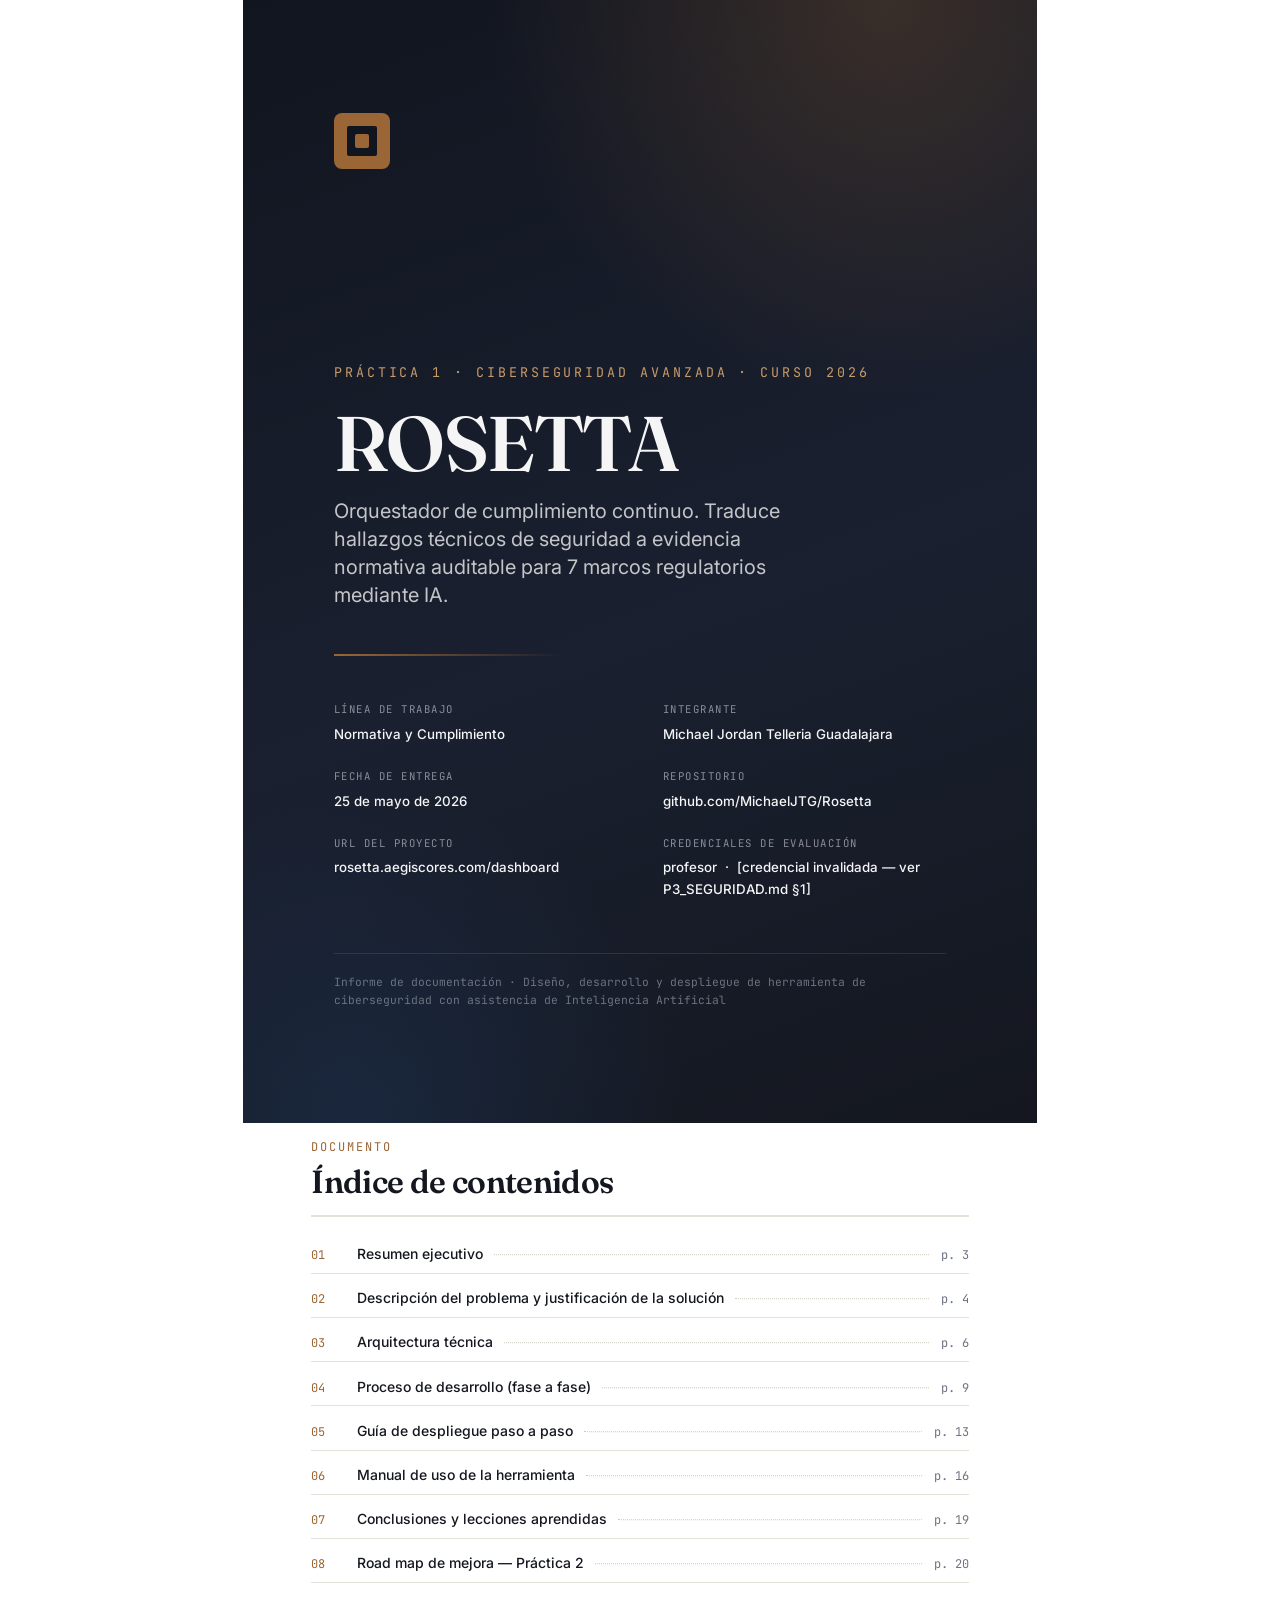
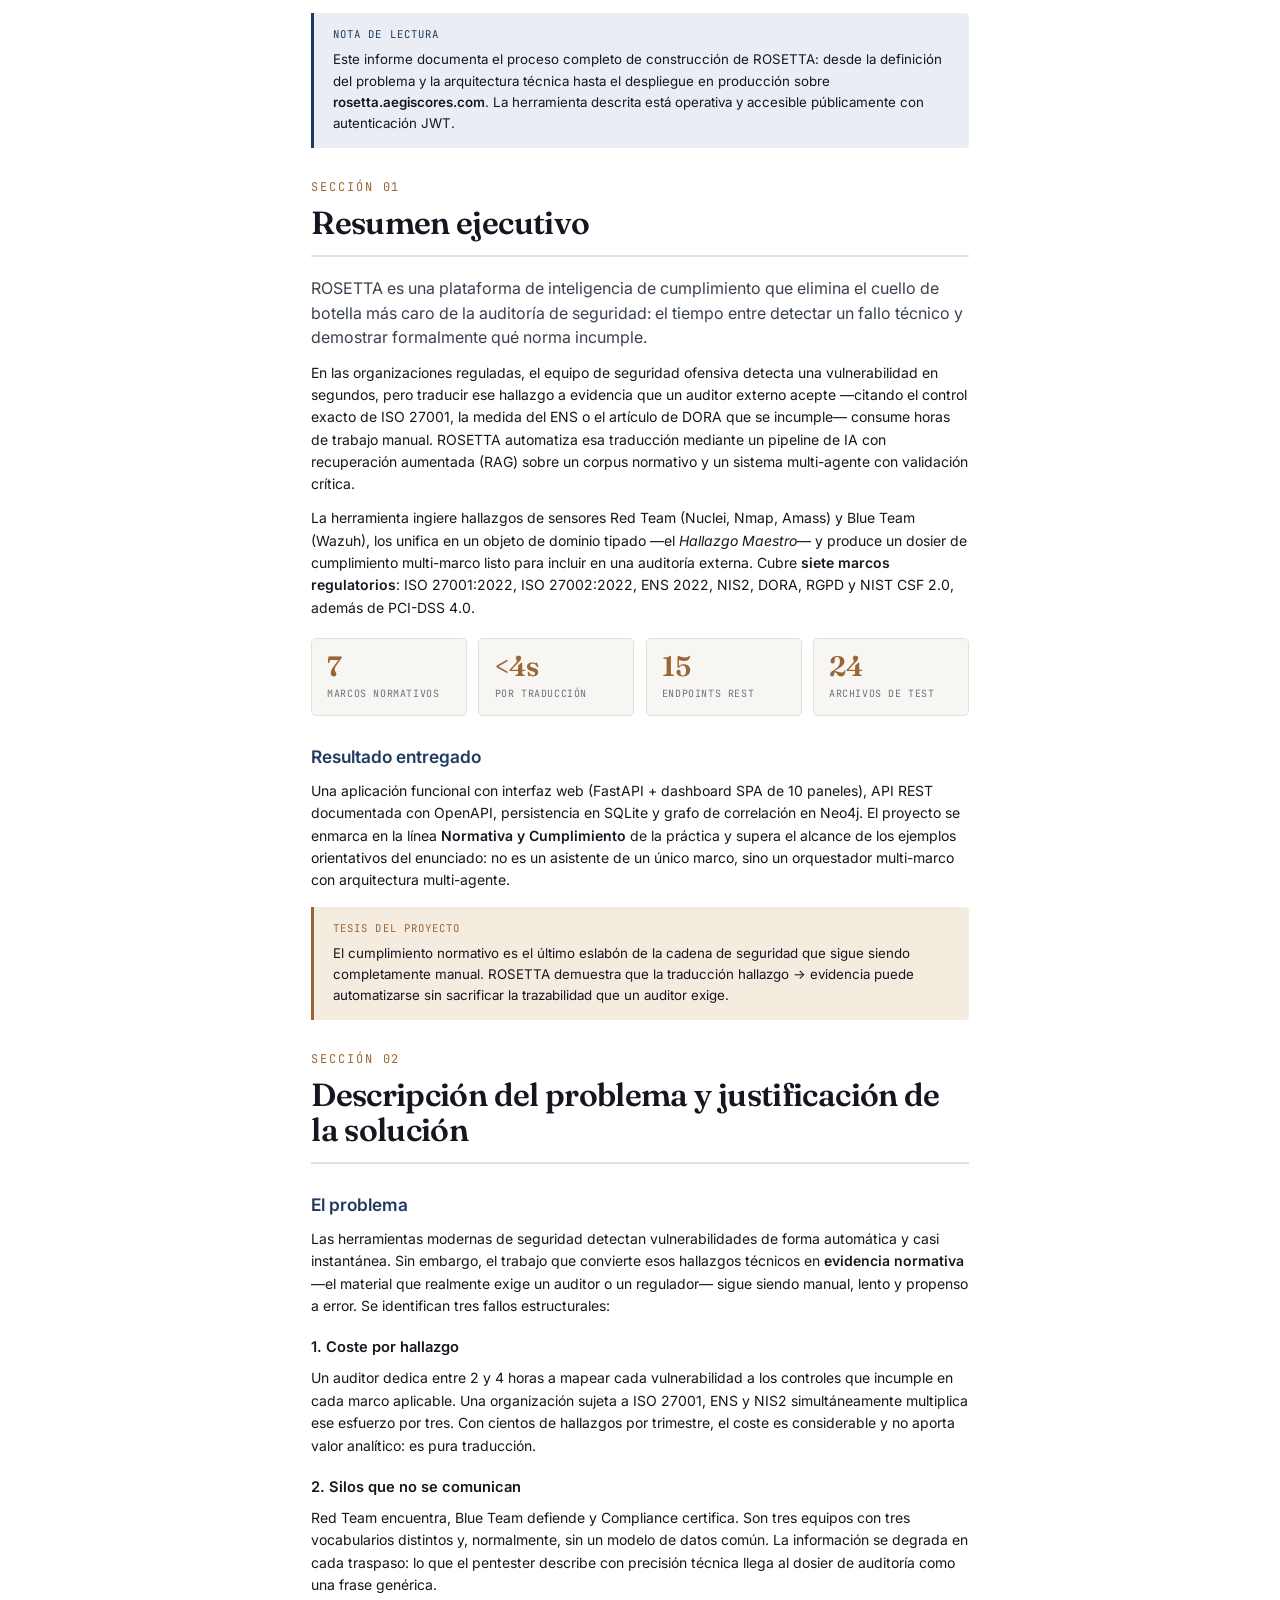
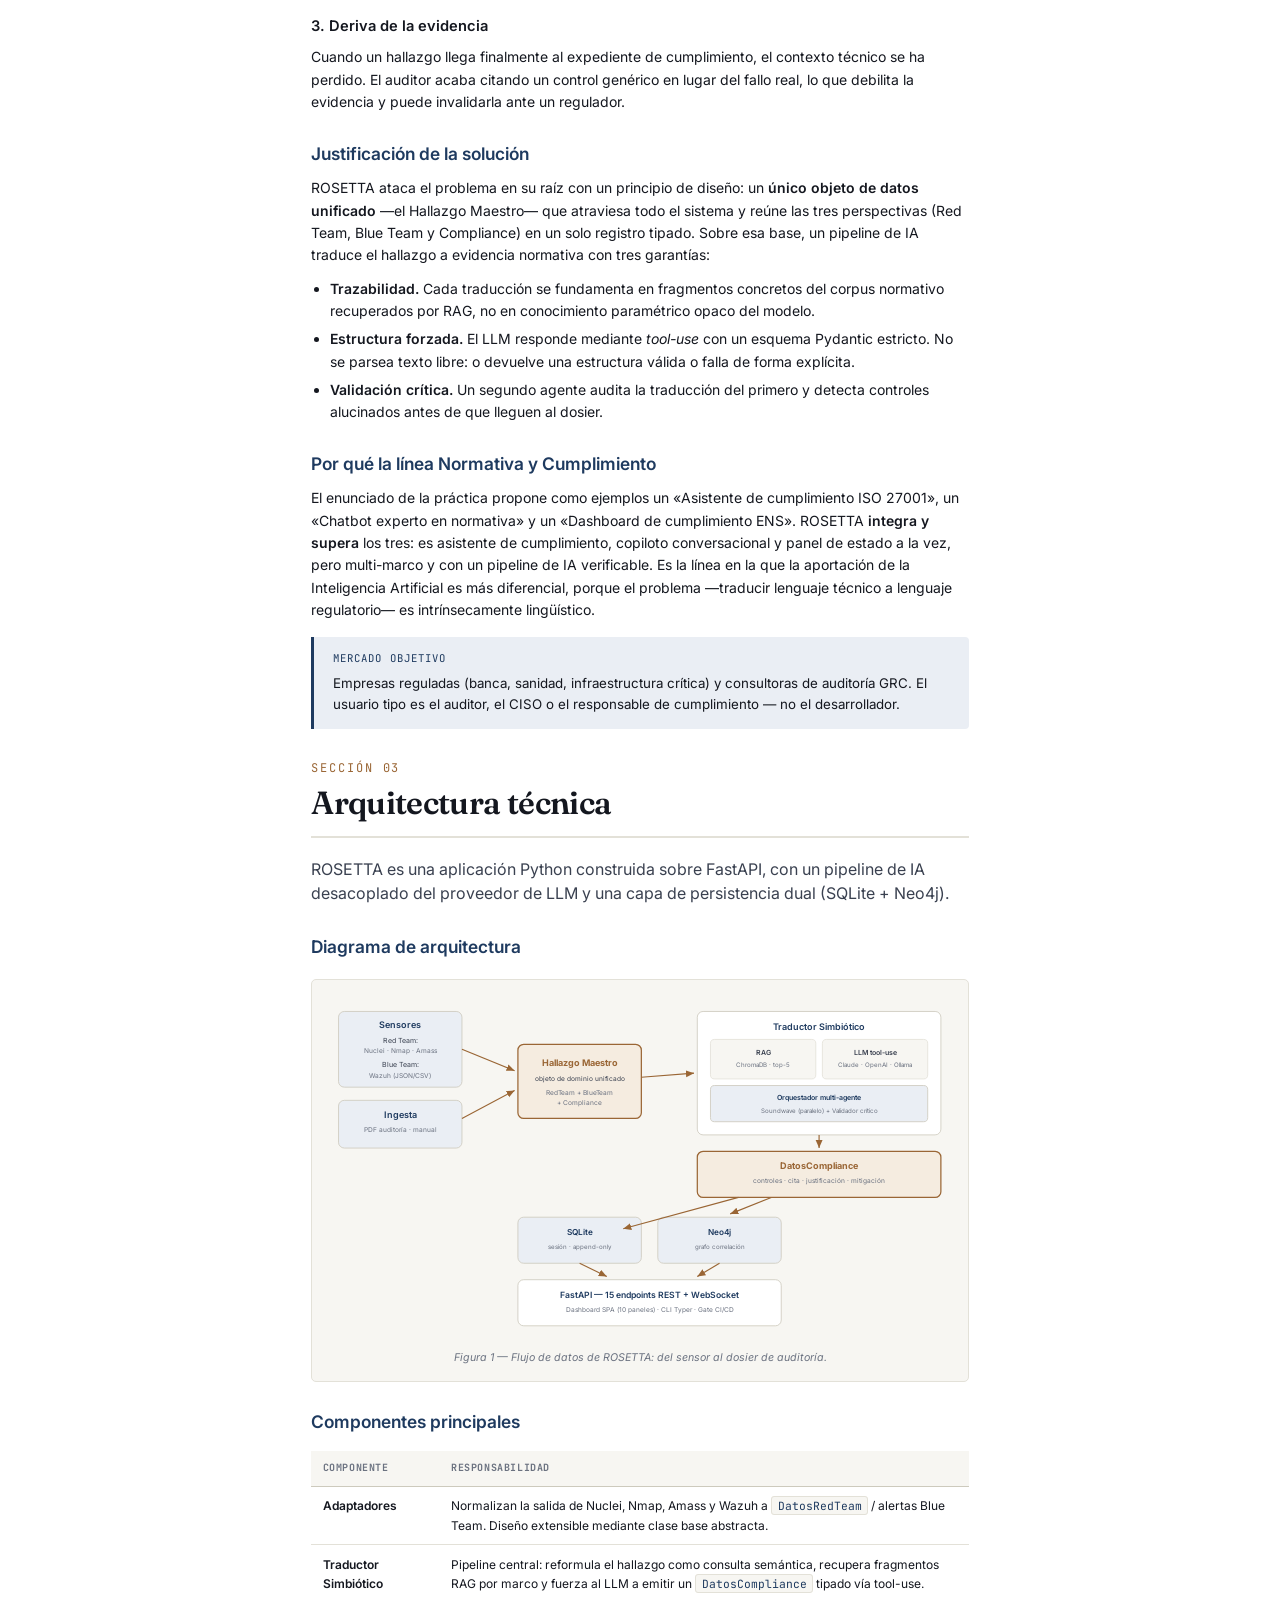
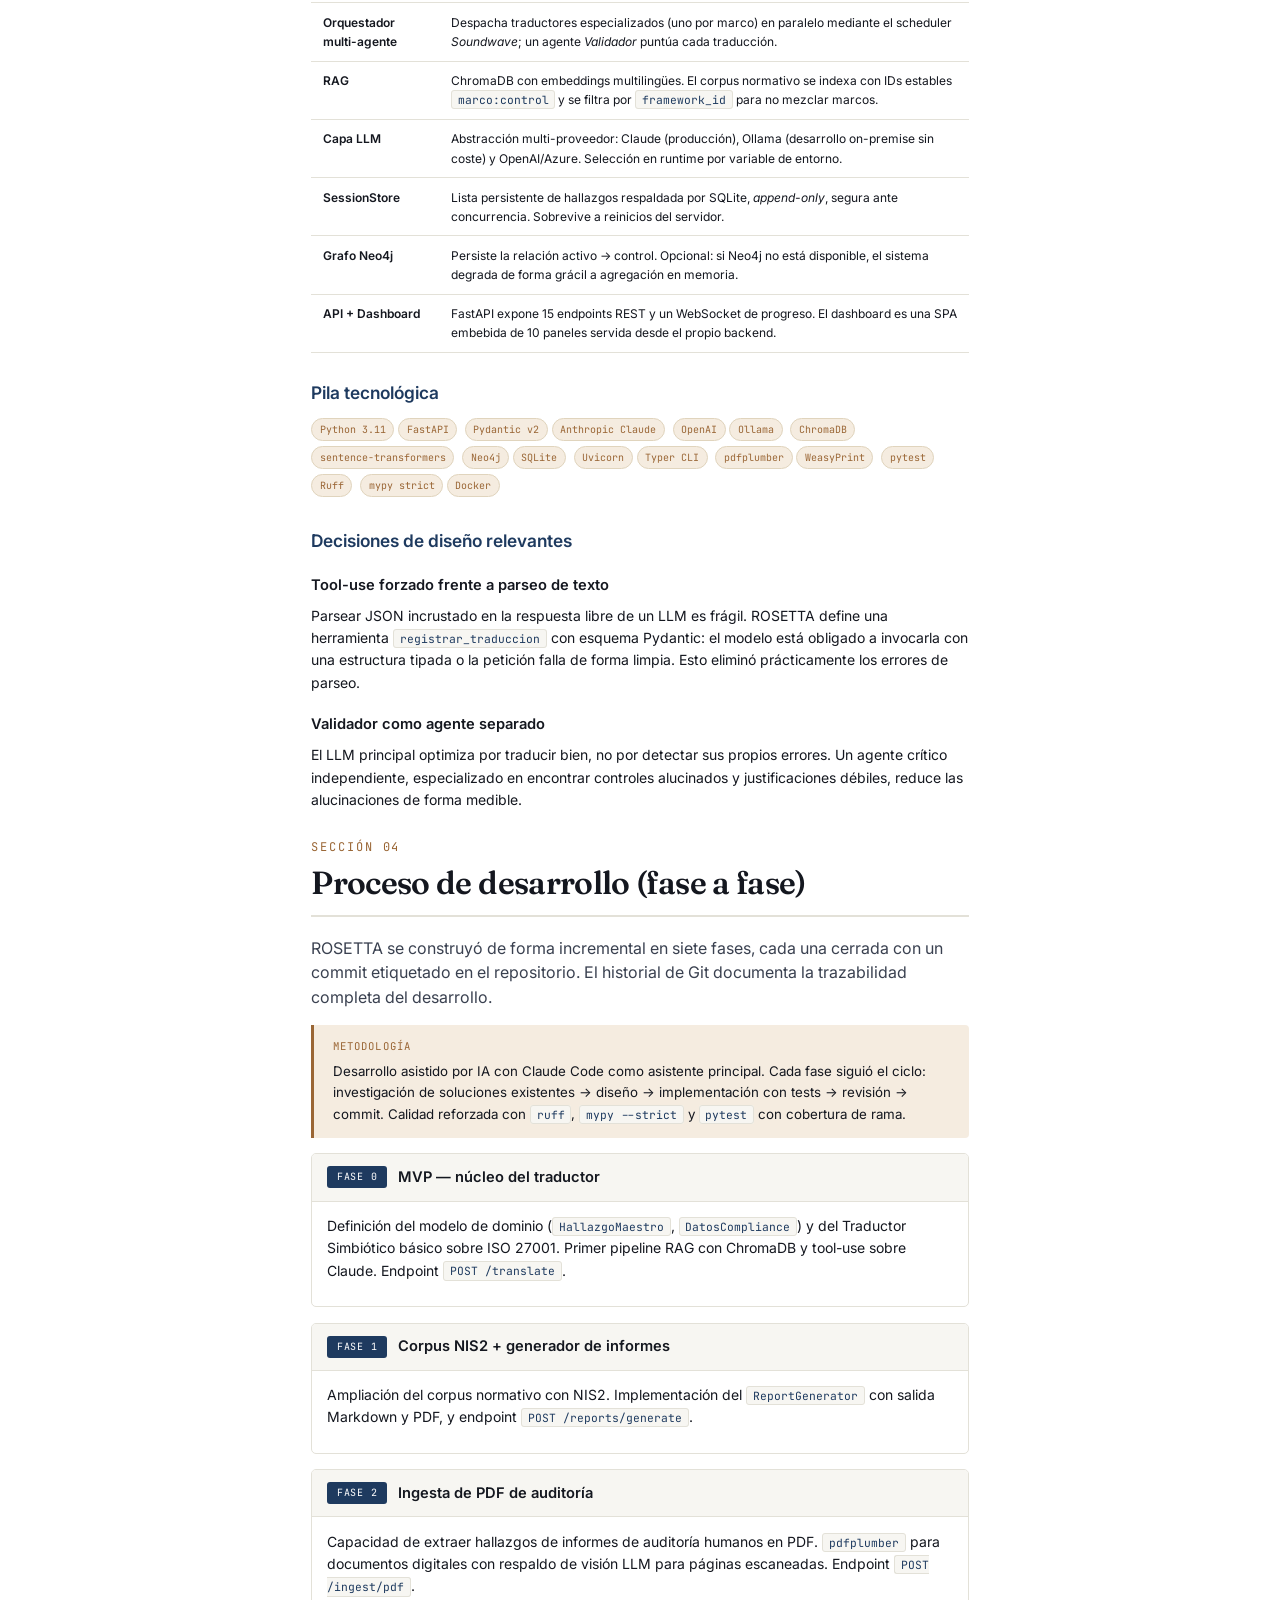
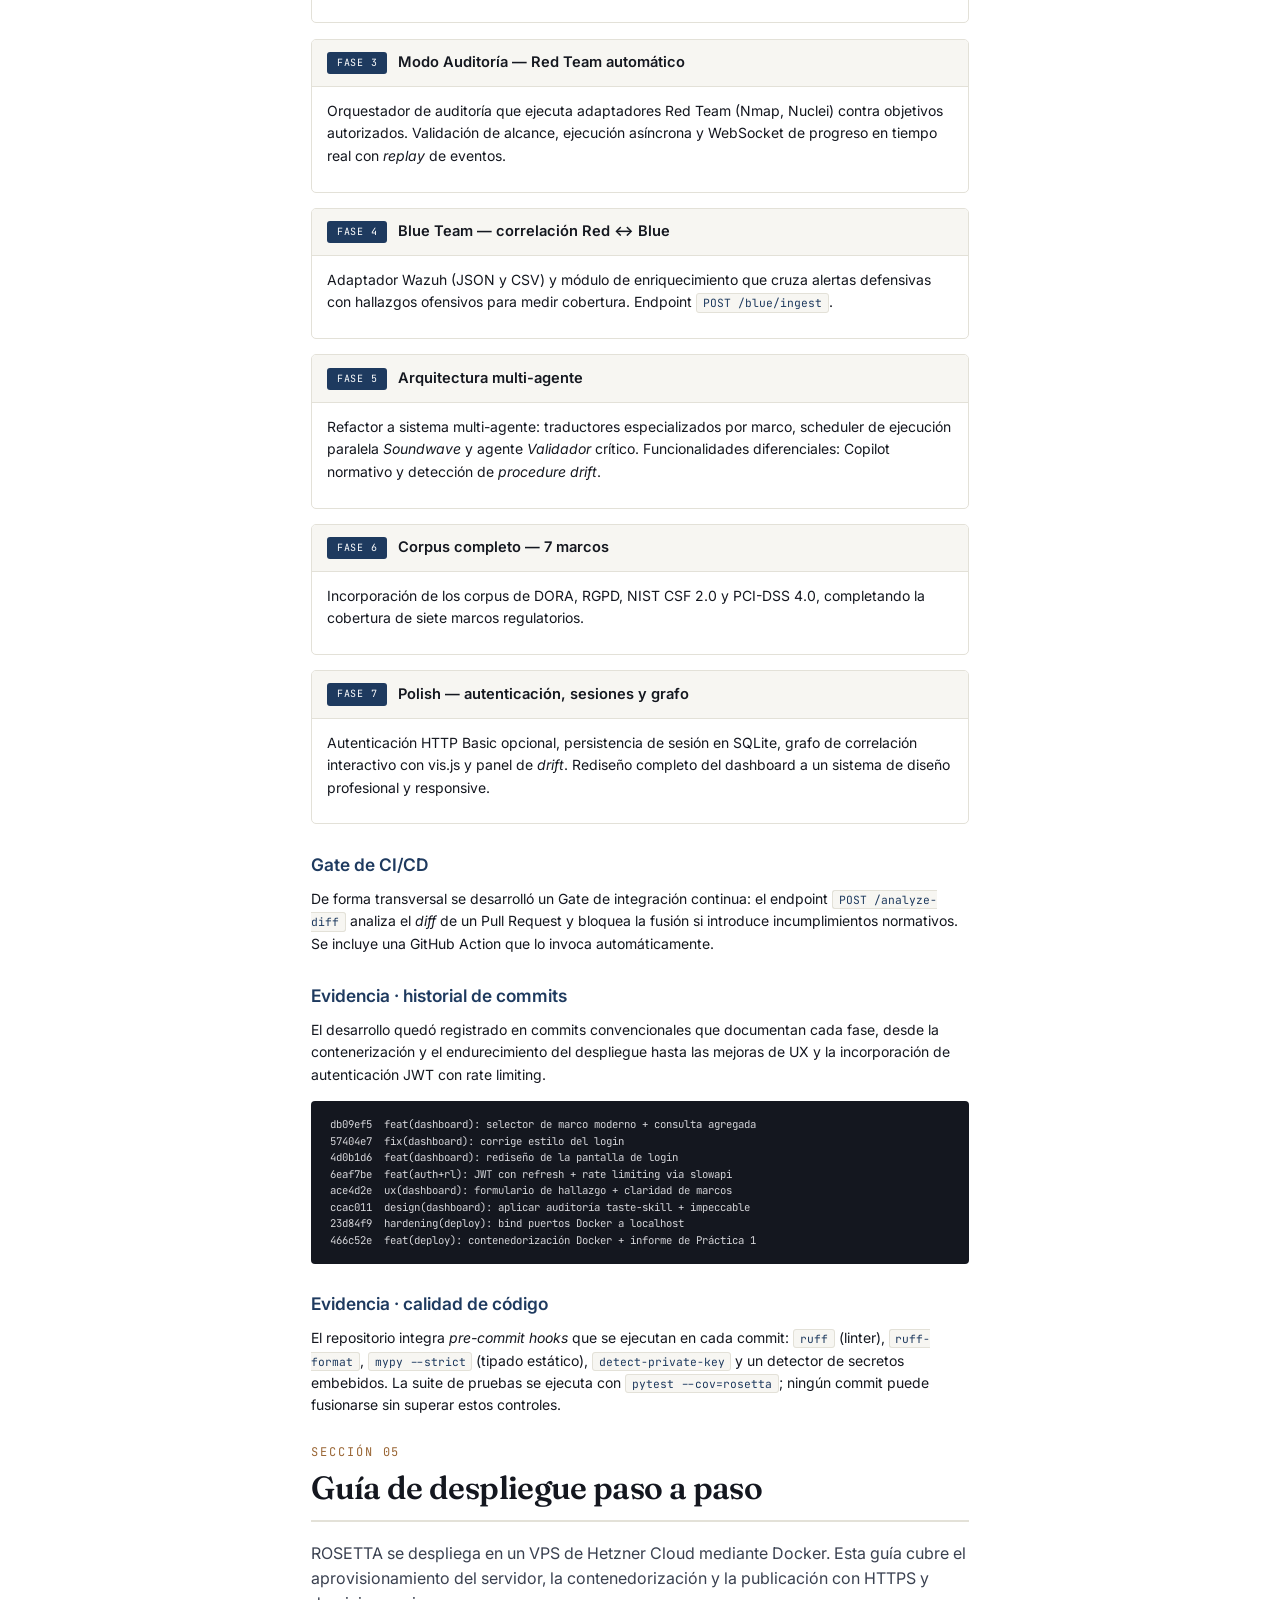
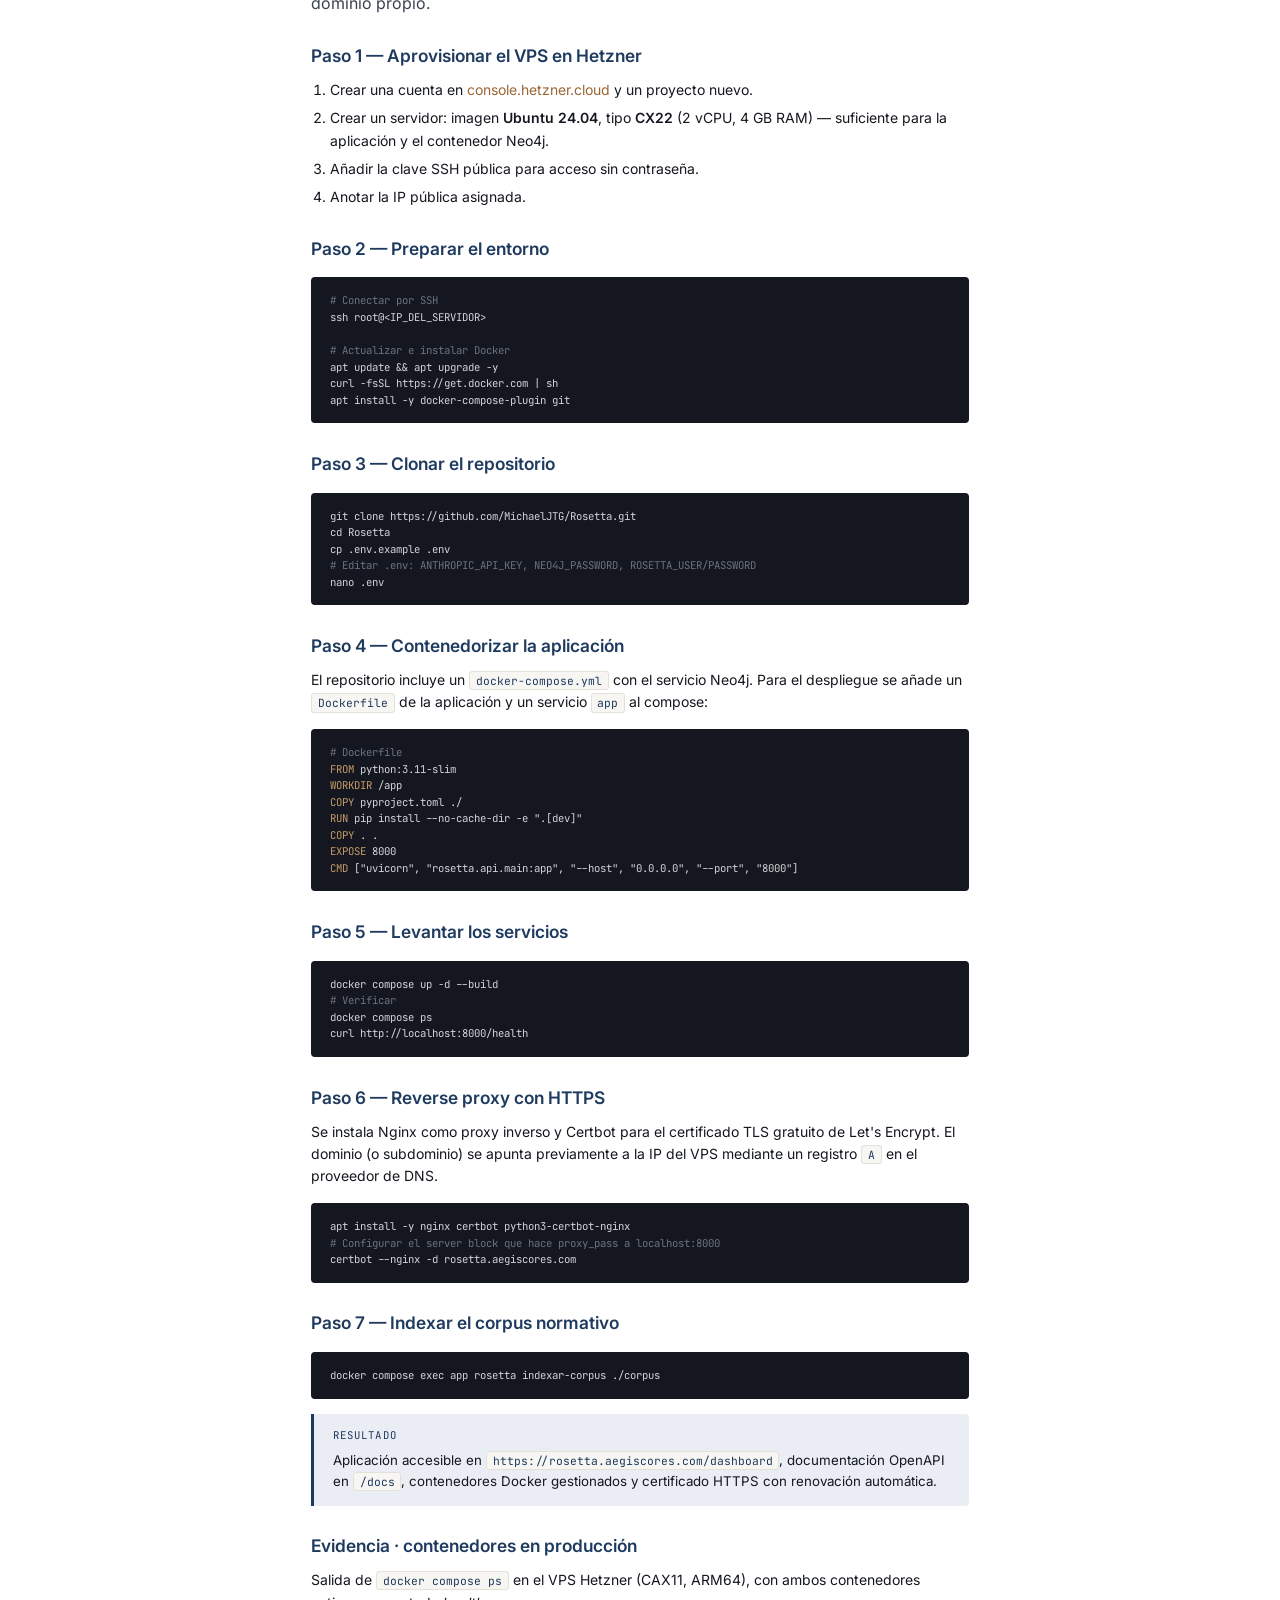
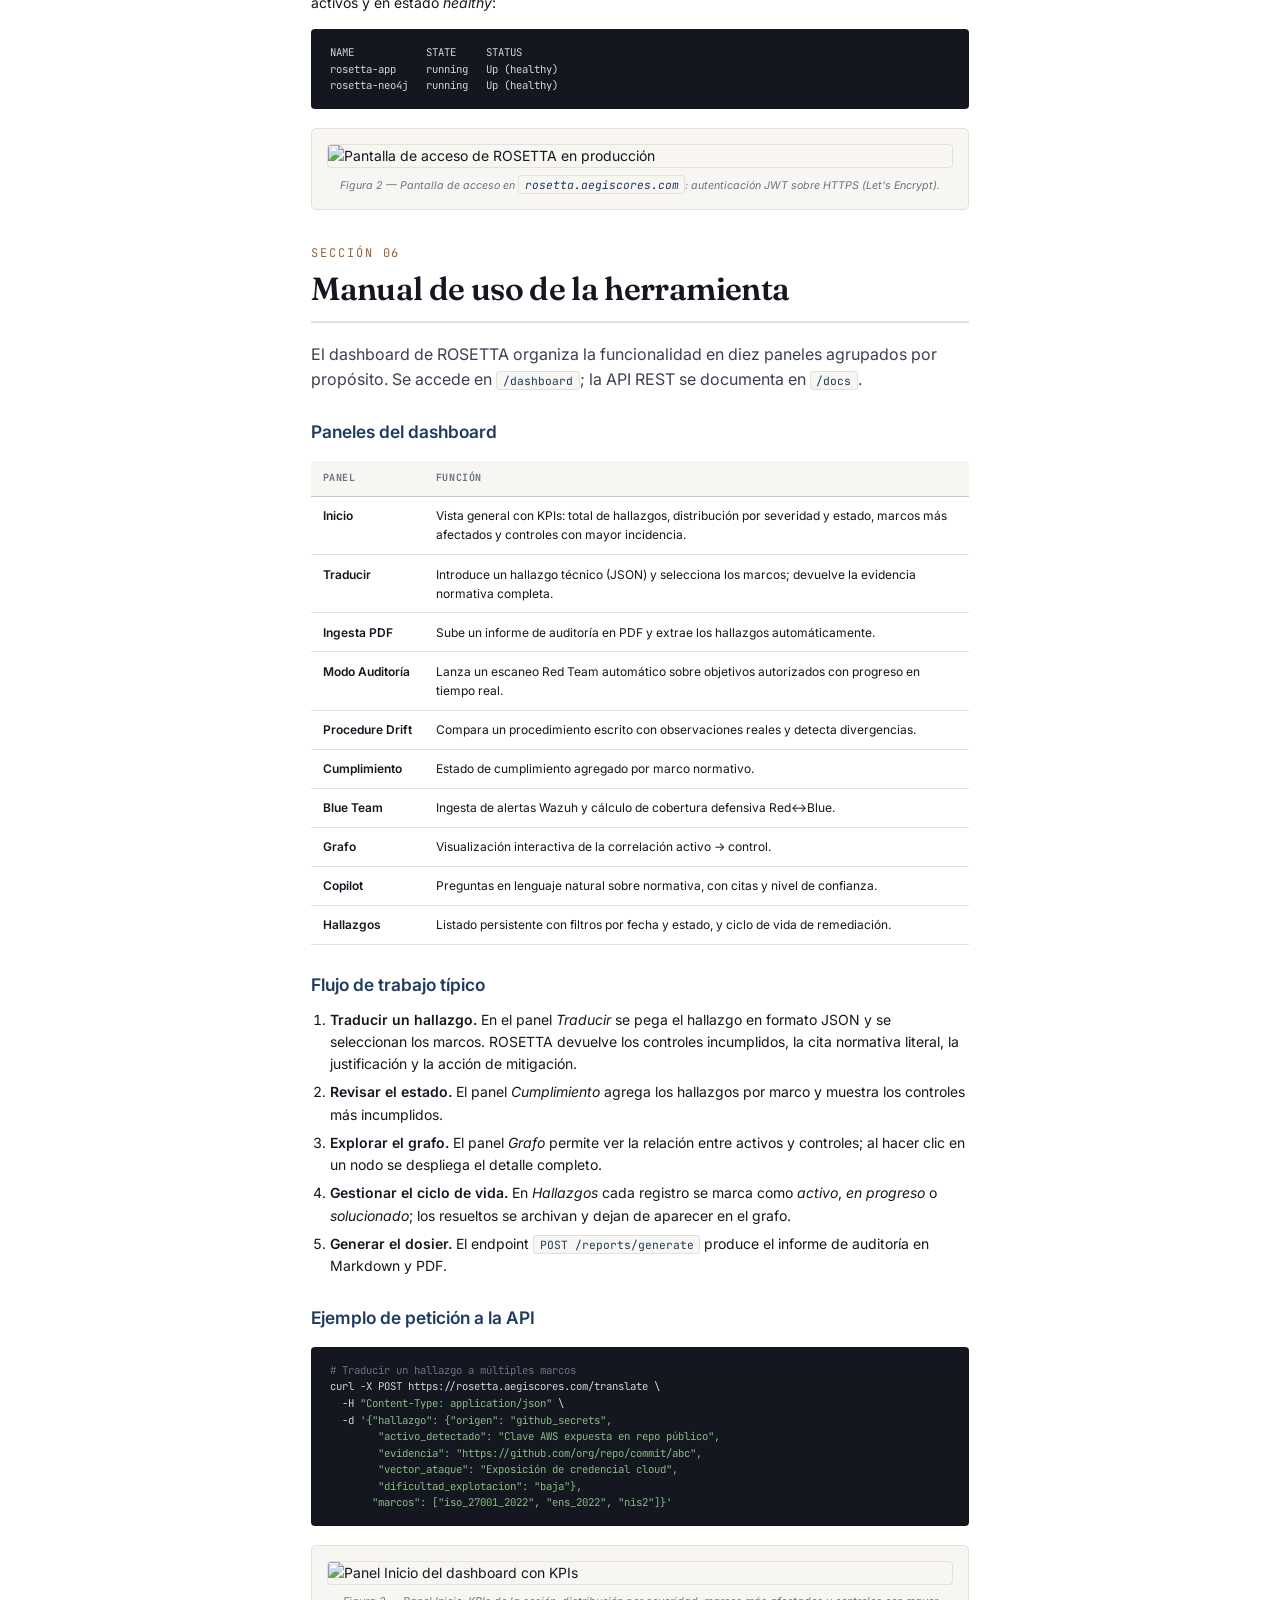
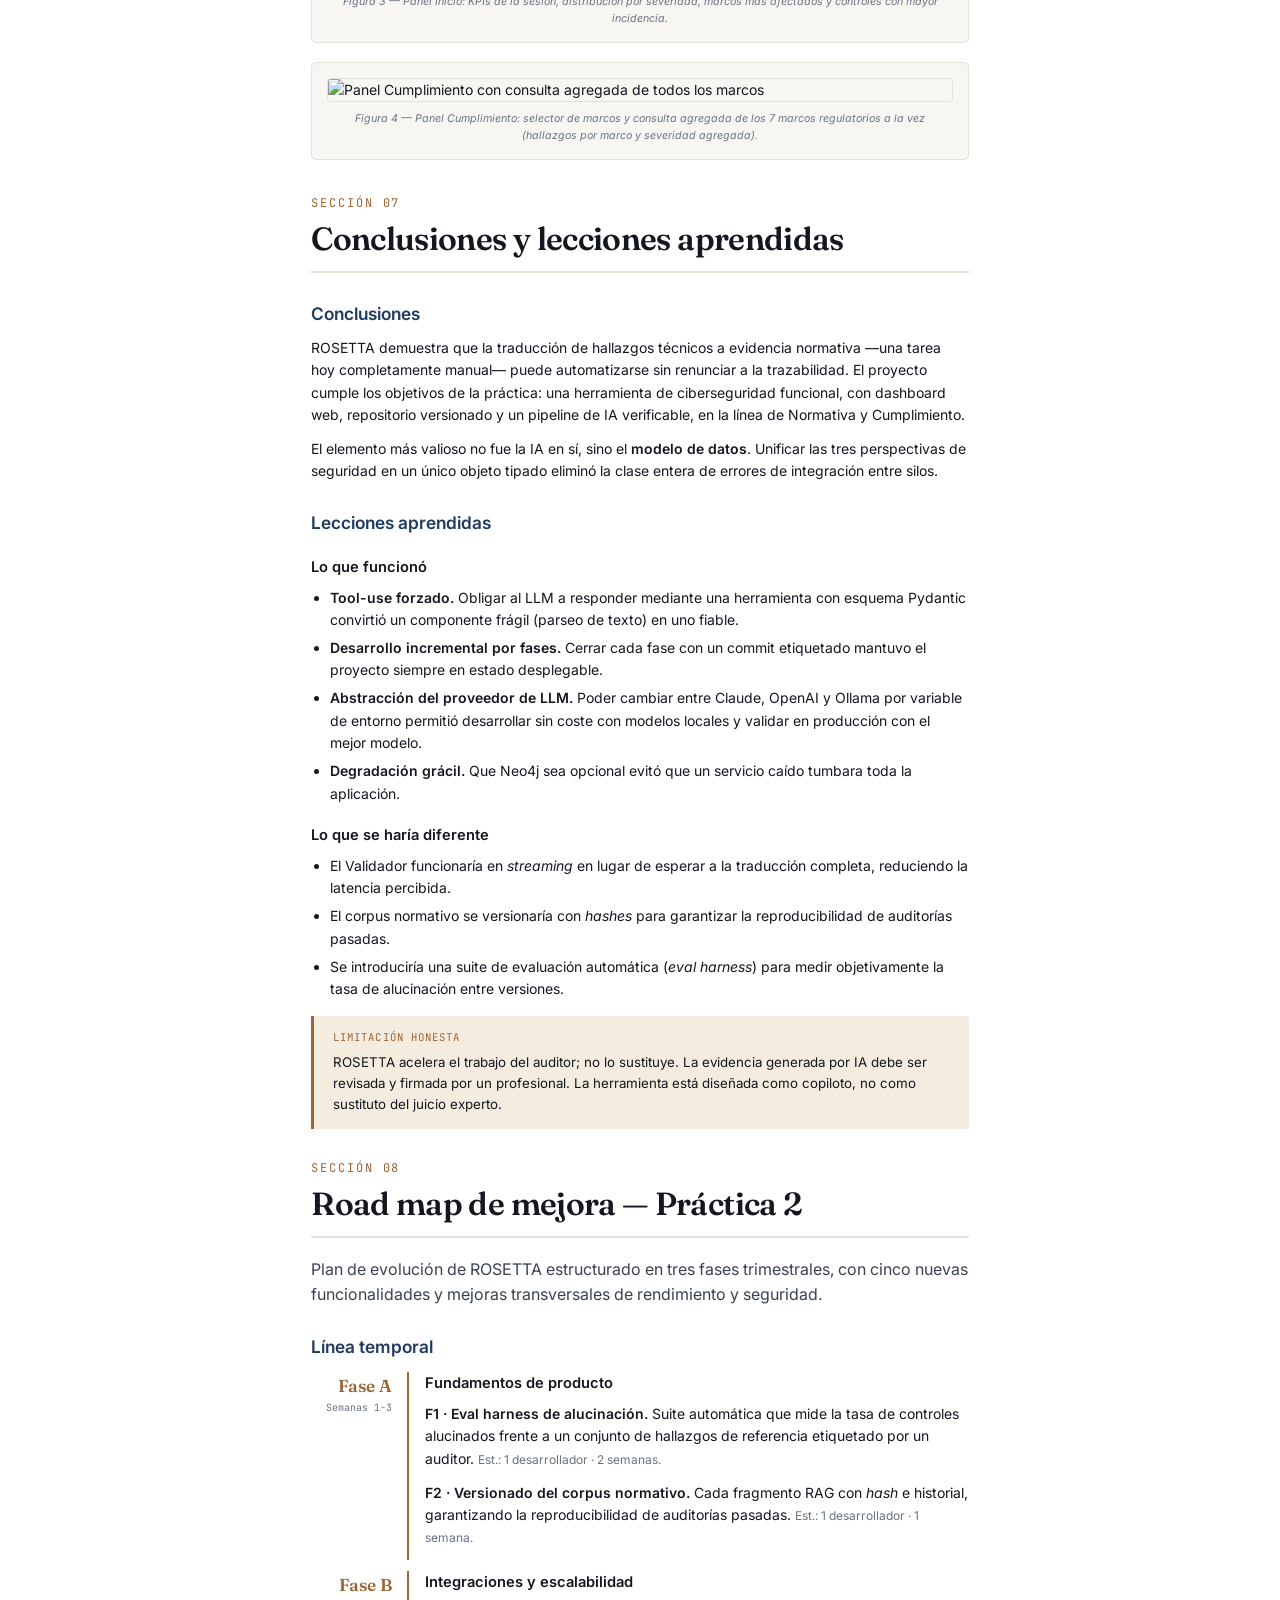
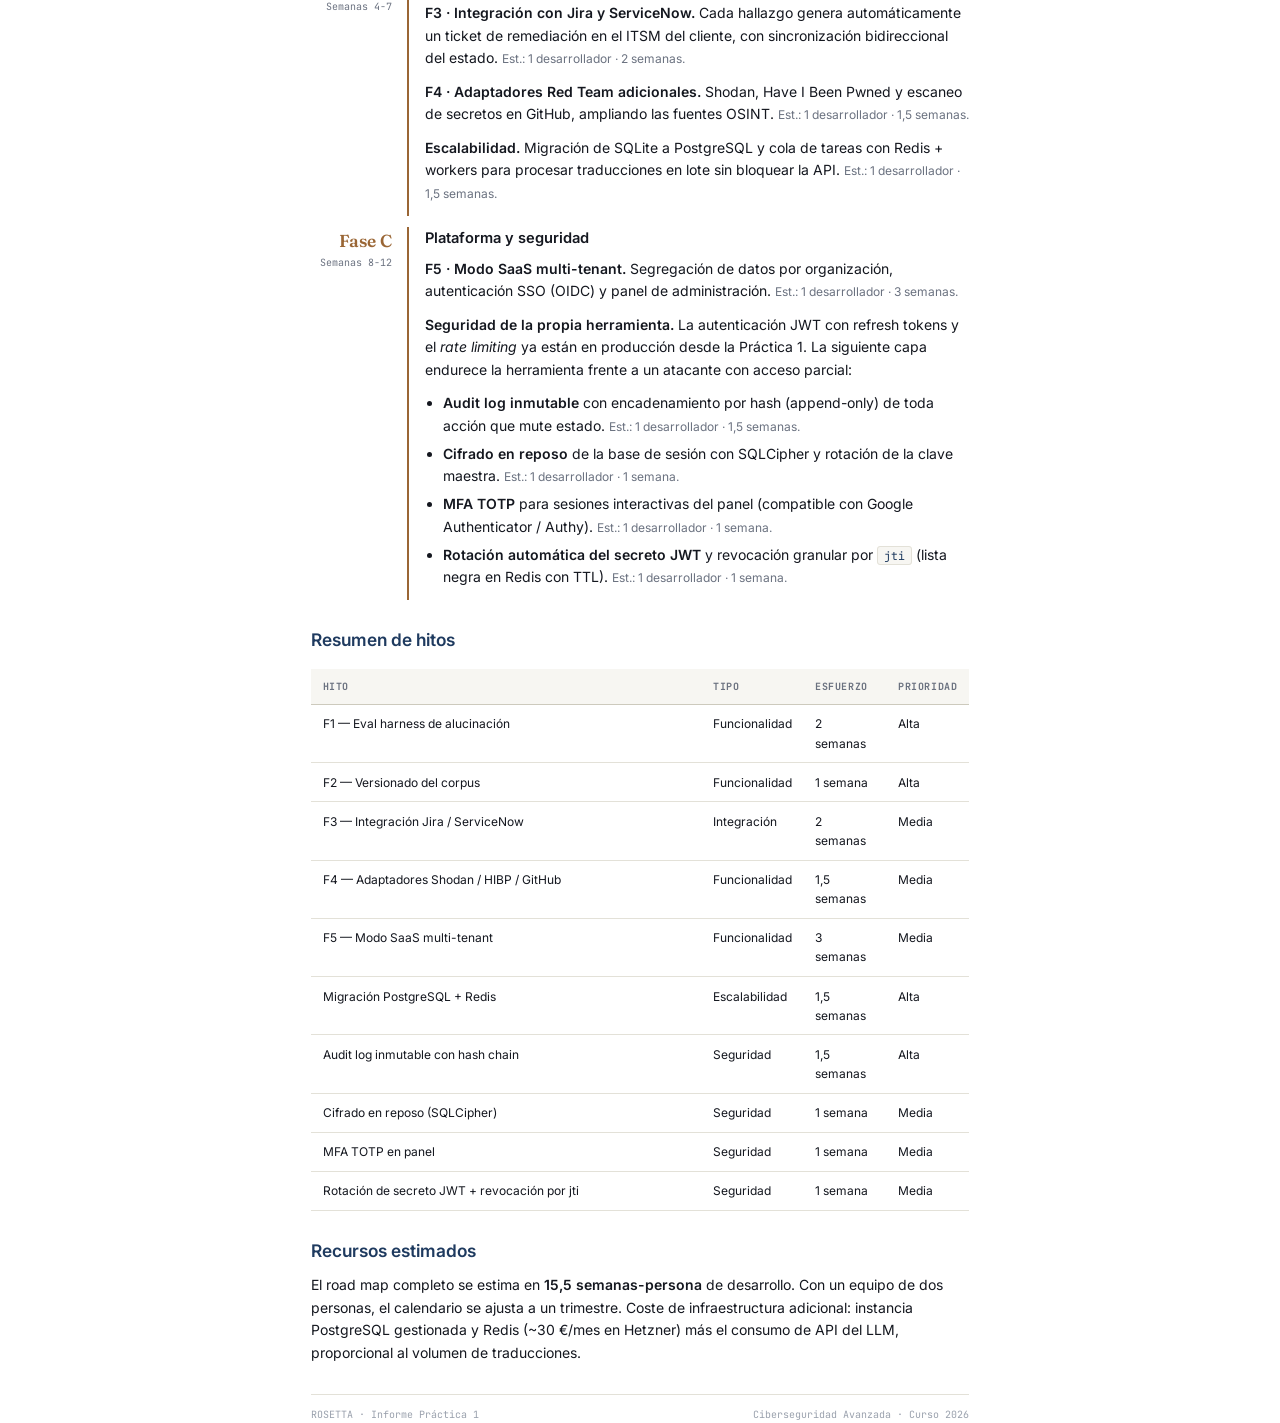
==== commit b9e58ea1: "docs(p3): corrección memoria técnica — integridad, coherencia y formato - Autor real: Michael Jordan" ====
--- a/docs/informe/informe_rosetta_practica1.html
+++ b/docs/informe/informe_rosetta_practica1.html
@@ -407,6 +407,7 @@
     background: var(--paper-2);
   }
   .diagram svg { width: 100%; height: auto; display: block; }
+  .diagram img { width: 100%; height: auto; display: block; border: 1px solid var(--line); border-radius: 4px; }
   .fig-caption {
     font-size: 8pt;
     color: var(--ink-3);
@@ -461,7 +462,7 @@
     </div>
     <div>
       <div class="label">Integrante</div>
-      <div class="value">[ TU NOMBRE COMPLETO ]</div>
+      <div class="value">Michael Jordan Telleria Guadalajara</div>
     </div>
     <div>
       <div class="label">Fecha de entrega</div>
@@ -470,6 +471,14 @@
     <div>
       <div class="label">Repositorio</div>
       <div class="value">github.com/MichaelJTG/Rosetta</div>
+    </div>
+    <div>
+      <div class="label">URL del proyecto</div>
+      <div class="value">rosetta.aegiscores.com/dashboard</div>
+    </div>
+    <div>
+      <div class="label">Credenciales de evaluación</div>
+      <div class="value">profesor &nbsp;·&nbsp; [credencial invalidada — ver P3_SEGURIDAD.md §1]</div>
     </div>
   </div>
   <div class="cover-foot">
@@ -496,10 +505,10 @@
   </ol>
   <div class="callout navy" style="margin-top:8mm">
     <div class="co-title">Nota de lectura</div>
-    Este informe documenta el proceso completo de construcción de ROSETTA. Los bloques
-    marcados <strong>[ EVIDENCIA ]</strong> deben sustituirse por capturas de pantalla
-    reales antes de la entrega final. La portada contiene un campo
-    <strong>[ TU NOMBRE COMPLETO ]</strong> pendiente de rellenar.
+    Este informe documenta el proceso completo de construcción de ROSETTA: desde la
+    definición del problema y la arquitectura técnica hasta el despliegue en producción
+    sobre <strong>rosetta.aegiscores.com</strong>. La herramienta descrita está operativa
+    y accesible públicamente con autenticación JWT.
   </div>
 </section>
 
@@ -853,17 +862,29 @@
     Action que lo invoca automáticamente.
   </p>
 
-  <div class="evidence">
-    <div class="ev-label">[ Evidencia ]</div>
-    Captura del historial de commits en GitHub mostrando las fases etiquetadas
-    (<code>feat(fase-1)</code> … <code>feat(fase-7)</code>).
-  </div>
-
-  <div class="evidence">
-    <div class="ev-label">[ Evidencia ]</div>
-    Captura de la suite de tests pasando: <code>pytest --cov=rosetta</code>
-    con el porcentaje de cobertura.
-  </div>
+  <h2>Evidencia · historial de commits</h2>
+  <p>
+    El desarrollo quedó registrado en commits convencionales que documentan cada
+    fase, desde la contenerización y el endurecimiento del despliegue hasta las
+    mejoras de UX y la incorporación de autenticación JWT con rate limiting.
+  </p>
+  <pre>db09ef5  feat(dashboard): selector de marco moderno + consulta agregada
+57404e7  fix(dashboard): corrige estilo del login
+4d0b1d6  feat(dashboard): rediseño de la pantalla de login
+6eaf7be  feat(auth+rl): JWT con refresh + rate limiting via slowapi
+ace4d2e  ux(dashboard): formulario de hallazgo + claridad de marcos
+ccac011  design(dashboard): aplicar auditoría taste-skill + impeccable
+23d84f9  hardening(deploy): bind puertos Docker a localhost
+466c52e  feat(deploy): contenedorización Docker + informe de Práctica 1</pre>
+
+  <h2>Evidencia · calidad de código</h2>
+  <p>
+    El repositorio integra <em>pre-commit hooks</em> que se ejecutan en cada commit:
+    <code>ruff</code> (linter), <code>ruff-format</code>, <code>mypy --strict</code>
+    (tipado estático), <code>detect-private-key</code> y un detector de secretos
+    embebidos. La suite de pruebas se ejecuta con <code>pytest --cov=rosetta</code>;
+    ningún commit puede fusionarse sin superar estos controles.
+  </p>
 </section>
 
 <!-- 7. GUÍA DE DESPLIEGUE -->
@@ -932,22 +953,30 @@
   </p>
   <pre>apt install -y nginx certbot python3-certbot-nginx
 <span class="c"># Configurar el server block que hace proxy_pass a localhost:8000</span>
-certbot --nginx -d rosetta.tudominio.com</pre>
+certbot --nginx -d rosetta.aegiscores.com</pre>
 
   <h2>Paso 7 — Indexar el corpus normativo</h2>
   <pre>docker compose exec app rosetta indexar-corpus ./corpus</pre>
 
   <div class="callout navy">
     <div class="co-title">Resultado</div>
-    Aplicación accesible en <code>https://rosetta.tudominio.com/dashboard</code>,
+    Aplicación accesible en <code>https://rosetta.aegiscores.com/dashboard</code>,
     documentación OpenAPI en <code>/docs</code>, contenedores Docker gestionados y
     certificado HTTPS con renovación automática.
   </div>
 
-  <div class="evidence">
-    <div class="ev-label">[ Evidencia ]</div>
-    Captura del panel de Hetzner Cloud con el VPS activo + <code>docker compose ps</code>
-    mostrando los contenedores <code>app</code> y <code>neo4j</code> saludables.
+  <h2>Evidencia · contenedores en producción</h2>
+  <p>
+    Salida de <code>docker compose ps</code> en el VPS Hetzner (CAX11, ARM64), con
+    ambos contenedores activos y en estado <em>healthy</em>:
+  </p>
+  <pre>NAME            STATE     STATUS
+rosetta-app     running   Up (healthy)
+rosetta-neo4j   running   Up (healthy)</pre>
+
+  <div class="diagram">
+    <img src="img/01_login.png" alt="Pantalla de acceso de ROSETTA en producción">
+    <div class="fig-caption">Figura 2 — Pantalla de acceso en <code>rosetta.aegiscores.com</code>: autenticación JWT sobre HTTPS (Let's Encrypt).</div>
   </div>
 </section>
 
@@ -999,7 +1028,7 @@
 
   <h2>Ejemplo de petición a la API</h2>
   <pre><span class="c"># Traducir un hallazgo a múltiples marcos</span>
-curl -X POST https://rosetta.tudominio.com/translate \
+curl -X POST https://rosetta.aegiscores.com/translate \
   -H <span class="s">"Content-Type: application/json"</span> \
   -d <span class="s">'{"hallazgo": {"origen": "github_secrets",
         "activo_detectado": "Clave AWS expuesta en repo público",
@@ -1008,10 +1037,14 @@
         "dificultad_explotacion": "baja"},
        "marcos": ["iso_27001_2022", "ens_2022", "nis2"]}'</span></pre>
 
-  <div class="evidence">
-    <div class="ev-label">[ Evidencia ]</div>
-    Captura del panel <em>Inicio</em> con los KPIs y del panel <em>Grafo</em>
-    mostrando la correlación activo &rarr; control.
+  <div class="diagram">
+    <img src="img/02_inicio.png" alt="Panel Inicio del dashboard con KPIs">
+    <div class="fig-caption">Figura 3 — Panel <em>Inicio</em>: KPIs de la sesión, distribución por severidad, marcos más afectados y controles con mayor incidencia.</div>
+  </div>
+
+  <div class="diagram">
+    <img src="img/03_cumplimiento.png" alt="Panel Cumplimiento con consulta agregada de todos los marcos">
+    <div class="fig-caption">Figura 4 — Panel <em>Cumplimiento</em>: selector de marcos y consulta agregada de los 7 marcos regulatorios a la vez (hallazgos por marco y severidad agregada).</div>
   </div>
 </section>
 
@@ -1115,10 +1148,24 @@
       <p><strong>F5 · Modo SaaS multi-tenant.</strong> Segregación de datos por
       organización, autenticación SSO (OIDC) y panel de administración.
       <span class="muted small">Est.: 1 desarrollador · 3 semanas.</span></p>
-      <p><strong>Seguridad de la propia herramienta.</strong> Sustitución de HTTP
-      Basic por JWT con refresh tokens, <em>rate limiting</em> por IP, registro de
-      auditoría inmutable de todas las acciones y cifrado en reposo de la base de
-      datos de sesión. <span class="muted small">Est.: 1 desarrollador · 2 semanas.</span></p>
+      <p><strong>Seguridad de la propia herramienta.</strong> La autenticación
+      JWT con refresh tokens y el <em>rate limiting</em> ya están en producción
+      desde la Práctica 1. La siguiente capa endurece la herramienta frente a un
+      atacante con acceso parcial:</p>
+      <ul>
+        <li><strong>Audit log inmutable</strong> con encadenamiento por hash
+            (append-only) de toda acción que mute estado.
+            <span class="muted small">Est.: 1 desarrollador · 1,5 semanas.</span></li>
+        <li><strong>Cifrado en reposo</strong> de la base de sesión con SQLCipher
+            y rotación de la clave maestra.
+            <span class="muted small">Est.: 1 desarrollador · 1 semana.</span></li>
+        <li><strong>MFA TOTP</strong> para sesiones interactivas del panel
+            (compatible con Google Authenticator / Authy).
+            <span class="muted small">Est.: 1 desarrollador · 1 semana.</span></li>
+        <li><strong>Rotación automática del secreto JWT</strong> y revocación
+            granular por <code>jti</code> (lista negra en Redis con TTL).
+            <span class="muted small">Est.: 1 desarrollador · 1 semana.</span></li>
+      </ul>
     </div>
   </div>
 
@@ -1132,14 +1179,17 @@
       <tr><td>F4 — Adaptadores Shodan / HIBP / GitHub</td><td>Funcionalidad</td><td>1,5 semanas</td><td>Media</td></tr>
       <tr><td>F5 — Modo SaaS multi-tenant</td><td>Funcionalidad</td><td>3 semanas</td><td>Media</td></tr>
       <tr><td>Migración PostgreSQL + Redis</td><td>Escalabilidad</td><td>1,5 semanas</td><td>Alta</td></tr>
-      <tr><td>JWT + rate limiting + audit log</td><td>Seguridad</td><td>2 semanas</td><td>Alta</td></tr>
+      <tr><td>Audit log inmutable con hash chain</td><td>Seguridad</td><td>1,5 semanas</td><td>Alta</td></tr>
+      <tr><td>Cifrado en reposo (SQLCipher)</td><td>Seguridad</td><td>1 semana</td><td>Media</td></tr>
+      <tr><td>MFA TOTP en panel</td><td>Seguridad</td><td>1 semana</td><td>Media</td></tr>
+      <tr><td>Rotación de secreto JWT + revocación por jti</td><td>Seguridad</td><td>1 semana</td><td>Media</td></tr>
     </tbody>
   </table>
 
   <h2>Recursos estimados</h2>
   <p>
-    El road map completo se estima en <strong>13 semanas-persona</strong> de
-    desarrollo. Con un equipo de dos personas, el calendario se comprime a un
+    El road map completo se estima en <strong>15,5 semanas-persona</strong> de
+    desarrollo. Con un equipo de dos personas, el calendario se ajusta a un
     trimestre. Coste de infraestructura adicional: instancia PostgreSQL gestionada y
     Redis (~30&nbsp;€/mes en Hetzner) más el consumo de API del LLM, proporcional al
     volumen de traducciones.
